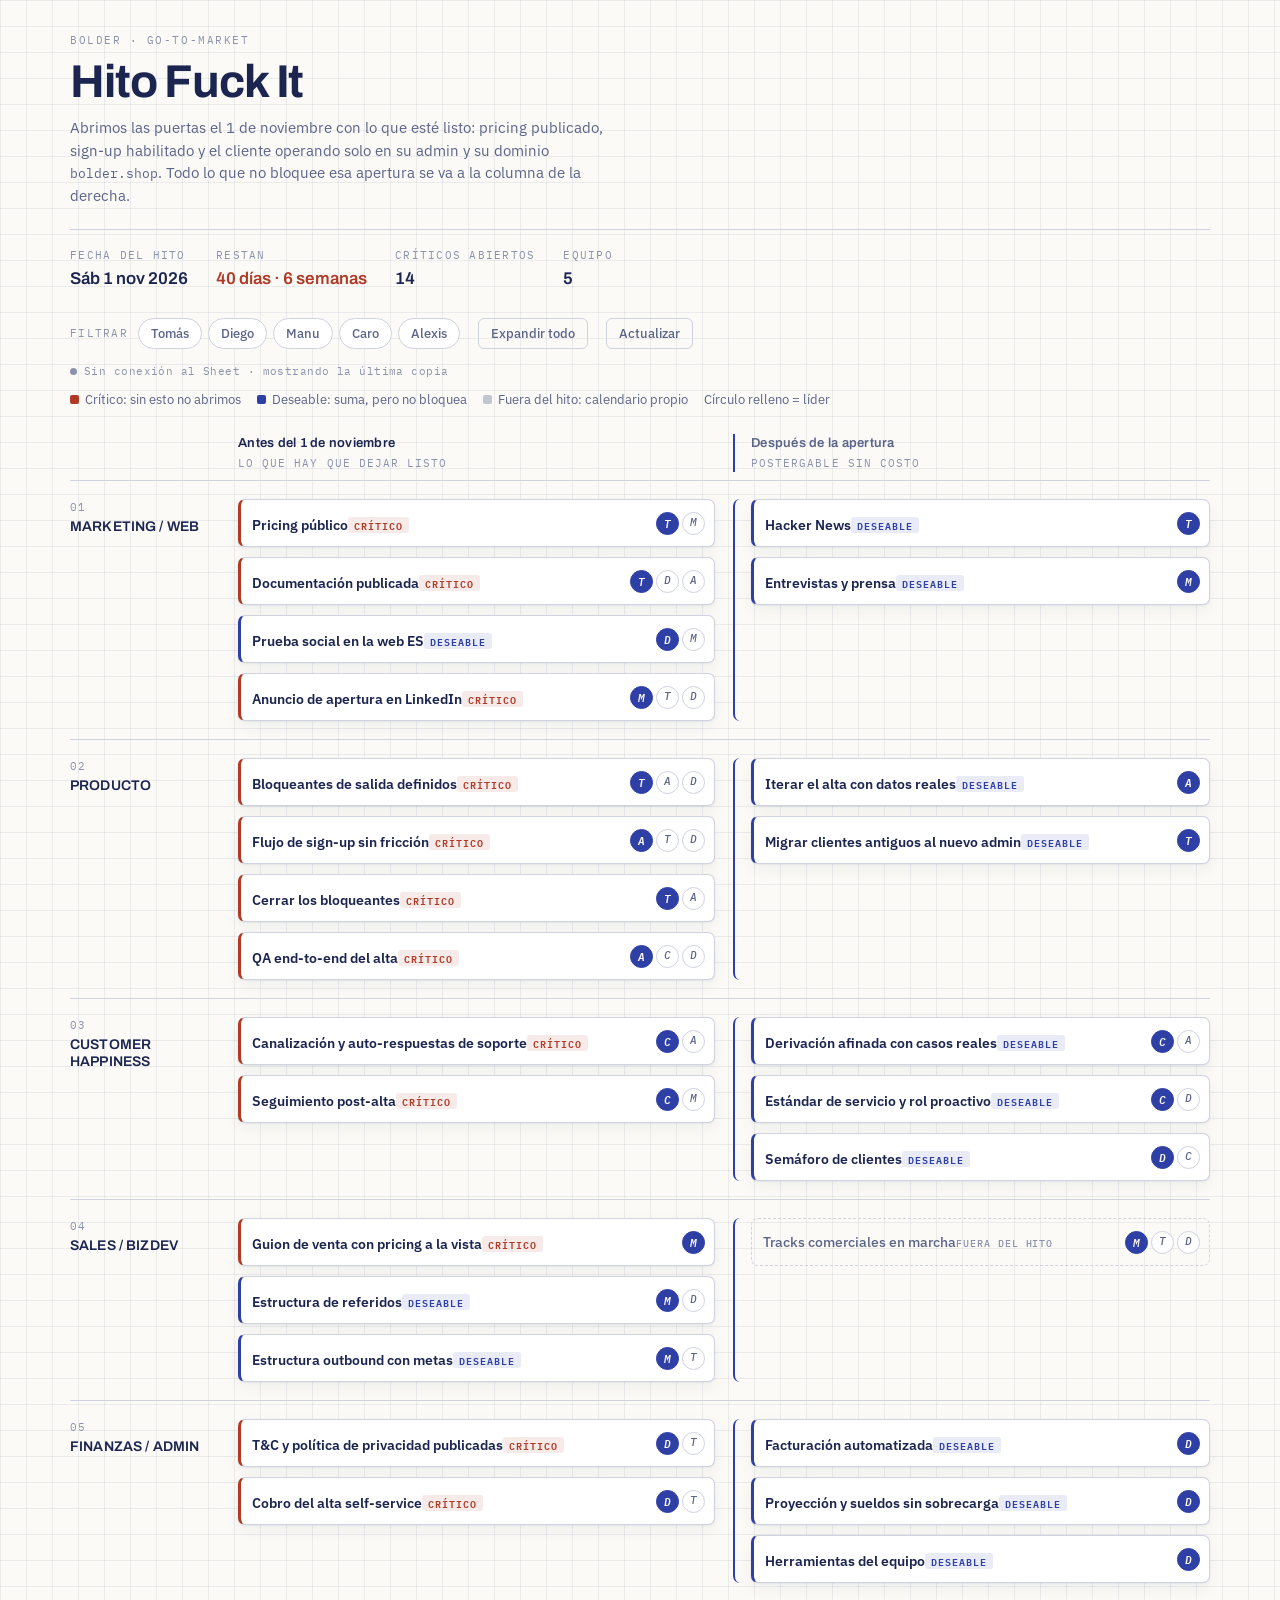
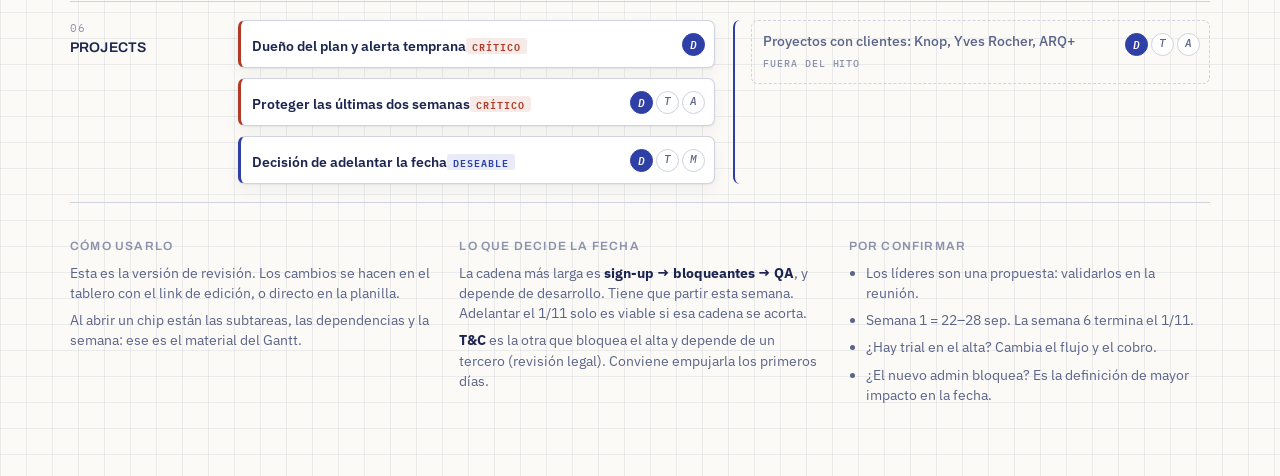
==== index.html @ ed39f77e "Add files via upload" ====
<!doctype html>
<html lang="es">
<head>
<meta charset="utf-8">
<meta name="viewport" content="width=device-width, initial-scale=1, viewport-fit=cover">
<meta name="description" content="Tablero del hito de apertura de Bolder: 1 de noviembre de 2026.">
<style>
  :root { color-scheme: light dark; padding-top: env(safe-area-inset-top, 0px); padding-bottom: env(safe-area-inset-bottom, 0px); }
  body { margin: 0; font: 14px system-ui, -apple-system, "Segoe UI", sans-serif; background: #FBFAF6; }
  img { max-width: 100%; }
  [hidden] { display: none !important; }
</style>
<title>Hito Fuck It</title>
<link rel="preconnect" href="https://fonts.googleapis.com">
<link rel="preconnect" href="https://fonts.gstatic.com" crossorigin>
<link rel="stylesheet" href="https://fonts.googleapis.com/css2?family=Archivo:wght@500;600;700&family=IBM+Plex+Mono:wght@400;500;600&family=IBM+Plex+Sans:wght@400;500;600&display=swap">
<style>
  :root {
    --paper: #FBFAF6;
    --grid: rgba(34, 48, 104, 0.075);
    --surface: #FFFFFF;
    --surface-2: #F2F1EC;
    --ink: #1B2550;
    --ink-soft: #5B6489;
    --ink-faint: #8B92AC;
    --rule: #CFD2DF;
    --accent: #2E3FA6;
    --accent-soft: rgba(46, 63, 166, 0.10);
    --critical: #B03A26;
    --critical-soft: rgba(176, 58, 38, 0.10);
    --ok: #2F7A57;
    --shadow: 0 1px 2px rgba(27, 37, 80, 0.06), 0 6px 16px rgba(27, 37, 80, 0.05);
    --overlay: rgba(27, 37, 80, 0.38);
  }
  @media (prefers-color-scheme: dark) {
    :root:not([data-theme="light"]) {
      --paper: #111320;
      --grid: rgba(150, 170, 255, 0.055);
      --surface: #1A1D2C;
      --surface-2: #232636;
      --ink: #E7EAF6;
      --ink-soft: #A3AAC7;
      --ink-faint: #767D99;
      --rule: #2E3345;
      --accent: #93A5FF;
      --accent-soft: rgba(147, 165, 255, 0.14);
      --critical: #E98B74;
      --critical-soft: rgba(233, 139, 116, 0.14);
      --ok: #6FC49A;
      --shadow: 0 1px 2px rgba(0, 0, 0, 0.3), 0 6px 16px rgba(0, 0, 0, 0.25);
      --overlay: rgba(4, 6, 14, 0.6);
    }
  }
  :root[data-theme="dark"] {
    --paper: #111320;
    --grid: rgba(150, 170, 255, 0.055);
    --surface: #1A1D2C;
    --surface-2: #232636;
    --ink: #E7EAF6;
    --ink-soft: #A3AAC7;
    --ink-faint: #767D99;
    --rule: #2E3345;
    --accent: #93A5FF;
    --accent-soft: rgba(147, 165, 255, 0.14);
    --critical: #E98B74;
    --critical-soft: rgba(233, 139, 116, 0.14);
    --ok: #6FC49A;
    --shadow: 0 1px 2px rgba(0, 0, 0, 0.3), 0 6px 16px rgba(0, 0, 0, 0.25);
    --overlay: rgba(4, 6, 14, 0.6);
  }

  body {
    background-color: var(--paper);
    background-image:
      linear-gradient(var(--grid) 1px, transparent 1px),
      linear-gradient(90deg, var(--grid) 1px, transparent 1px);
    background-size: 26px 26px;
    color: var(--ink);
    font-family: "IBM Plex Sans", system-ui, -apple-system, "Segoe UI", sans-serif;
    font-size: 15px;
    line-height: 1.5;
    -webkit-font-smoothing: antialiased;
  }
  * { box-sizing: border-box; }
  :focus-visible { outline: 2px solid var(--accent); outline-offset: 2px; }

  .wrap { max-width: 1180px; margin: 0 auto; padding-inline: 20px; padding-block: 32px 64px; }

  .eyebrow {
    font-family: "IBM Plex Mono", ui-monospace, monospace;
    font-size: 11px; letter-spacing: .14em; text-transform: uppercase;
    color: var(--ink-faint); margin: 0 0 10px;
  }
  h1 {
    font-family: "Archivo", system-ui, sans-serif; font-weight: 700;
    font-size: clamp(30px, 6vw, 46px); letter-spacing: -.025em;
    line-height: 1.02; margin: 0; text-wrap: balance;
  }
  .lede { margin: 12px 0 0; max-width: 62ch; color: var(--ink-soft); }
  .mono { font-family: "IBM Plex Mono", ui-monospace, monospace; font-size: 13px; }

  .meta {
    display: flex; flex-wrap: wrap; gap: 10px 28px;
    margin-top: 22px; padding-top: 18px; border-top: 1px solid var(--rule);
  }
  .meta div { display: flex; flex-direction: column; gap: 2px; }
  .meta .k {
    font-family: "IBM Plex Mono", ui-monospace, monospace; font-size: 10.5px;
    letter-spacing: .12em; text-transform: uppercase; color: var(--ink-faint);
  }
  .meta .v {
    font-family: "Archivo", system-ui, sans-serif; font-weight: 600;
    font-size: 17px; font-variant-numeric: tabular-nums;
  }
  .v.hot { color: var(--critical); }

  .controls { display: flex; flex-wrap: wrap; align-items: center; gap: 10px 18px; margin-top: 26px; }
  .filters { display: flex; flex-wrap: wrap; align-items: center; gap: 6px; }
  .filters .k {
    font-family: "IBM Plex Mono", ui-monospace, monospace; font-size: 10.5px;
    letter-spacing: .12em; text-transform: uppercase; color: var(--ink-faint); margin-right: 4px;
  }
  .pbtn {
    font: inherit; font-size: 13px; font-weight: 500; color: var(--ink-soft);
    background: var(--surface); border: 1px solid var(--rule); border-radius: 999px;
    padding: 5px 12px; cursor: pointer; transition: background .12s, color .12s, border-color .12s;
  }
  .pbtn:hover { border-color: var(--accent); color: var(--ink); }
  .pbtn[aria-pressed="true"] { background: var(--accent); border-color: var(--accent); color: var(--paper); }
  .ghostbtn {
    font: inherit; font-size: 13px; font-weight: 500; color: var(--ink-soft);
    background: none; border: 1px solid var(--rule); border-radius: 6px;
    padding: 5px 12px; cursor: pointer;
  }
  .ghostbtn:hover { border-color: var(--accent); color: var(--ink); }
  .primarybtn {
    font: inherit; font-size: 13px; font-weight: 600; color: var(--paper);
    background: var(--accent); border: 1px solid var(--accent); border-radius: 6px;
    padding: 6px 13px; cursor: pointer;
  }
  .primarybtn:hover { filter: brightness(1.08); }

  .syncline {
    display: flex; align-items: center; gap: 7px; margin-top: 14px;
    font-family: "IBM Plex Mono", ui-monospace, monospace; font-size: 11px;
    letter-spacing: .04em; color: var(--ink-faint);
  }
  .syncdot { width: 7px; height: 7px; border-radius: 50%; background: var(--ink-faint); flex-shrink: 0; }
  .syncdot.live { background: var(--ok); }

  .legend {
    display: flex; flex-wrap: wrap; gap: 6px 16px; margin-top: 10px;
    font-size: 12.5px; color: var(--ink-soft);
  }
  .legend span { display: inline-flex; align-items: center; gap: 6px; }
  .dot { width: 9px; height: 9px; border-radius: 2px; display: inline-block; }
  .dot.c { background: var(--critical); }
  .dot.d { background: var(--accent); }
  .dot.o { background: var(--ink-faint); opacity: .5; }

  .board { margin-top: 26px; }
  .colhead { display: grid; grid-template-columns: 150px 1fr 1fr; gap: 0 18px; align-items: end; padding-bottom: 8px; }
  .colhead h2 {
    font-family: "Archivo", system-ui, sans-serif; font-size: 13px; font-weight: 600;
    letter-spacing: .02em; margin: 0; color: var(--ink);
  }
  .colhead .sub {
    display: block; font-family: "IBM Plex Mono", ui-monospace, monospace; font-weight: 400;
    font-size: 10.5px; letter-spacing: .1em; text-transform: uppercase; color: var(--ink-faint); margin-top: 2px;
  }
  .colhead .later h2 { color: var(--ink-soft); }
  .deadline-col { padding-left: 16px; border-left: 2px solid var(--accent); }

  .lane { display: grid; grid-template-columns: 150px 1fr 1fr; gap: 0 18px; padding: 18px 0; border-top: 1px solid var(--rule); }
  .lane:last-of-type { border-bottom: 1px solid var(--rule); }
  .lane-name {
    font-family: "Archivo", system-ui, sans-serif; font-weight: 600; font-size: 14px;
    letter-spacing: .01em; line-height: 1.25; text-transform: uppercase; padding-top: 2px;
  }
  .lane-name .n {
    display: block; font-family: "IBM Plex Mono", ui-monospace, monospace; font-weight: 400;
    font-size: 10.5px; color: var(--ink-faint); letter-spacing: .1em; margin-bottom: 4px;
  }
  .col { display: flex; flex-direction: column; gap: 10px; min-width: 0; min-height: 46px; border-radius: 7px; }
  .col.later { padding-left: 16px; border-left: 2px solid var(--accent); }
  .col.dragover { background: var(--accent-soft); outline: 1px dashed var(--accent); outline-offset: 3px; }
  .addhere {
    font: inherit; font-size: 12px; color: var(--ink-faint); background: none;
    border: 1px dashed var(--rule); border-radius: 6px; padding: 7px; cursor: pointer; text-align: left;
  }
  .addhere:hover { border-color: var(--accent); color: var(--accent); }

  .chip {
    background: var(--surface); border: 1px solid var(--rule); border-left: 3px solid var(--accent);
    border-radius: 7px; box-shadow: var(--shadow); overflow: hidden; transition: opacity .15s;
  }
  .chip.crit { border-left-color: var(--critical); }
  .chip.out { background: none; border: 1px dashed var(--rule); box-shadow: none; }
  .chip.dim { opacity: .28; }
  .chip.dragging { opacity: .45; }
  .chip.dropbefore { box-shadow: 0 -3px 0 -1px var(--accent), var(--shadow); }

  .chip-head { display: flex; align-items: flex-start; gap: 6px; padding: 9px 9px 9px 11px; }
  .chip-open {
    flex: 1; min-width: 0; display: flex; align-items: flex-start; gap: 10px; text-align: left;
    font: inherit; color: inherit; background: none; border: 0; padding: 2px 0; cursor: pointer;
  }
  .chip-title { flex: 1; min-width: 0; font-weight: 600; font-size: 14px; line-height: 1.3; }
  .chip.out .chip-title { font-weight: 500; color: var(--ink-soft); }
  .tag {
    display: inline-block; font-family: "IBM Plex Mono", ui-monospace, monospace; font-size: 9.5px;
    letter-spacing: .1em; text-transform: uppercase; padding: 2px 6px; border-radius: 3px;
    margin-top: 6px; background: var(--accent-soft); color: var(--accent);
  }
  .tag.crit { background: var(--critical-soft); color: var(--critical); }
  .tag.out { background: none; color: var(--ink-faint); padding-left: 0; }

  .people { display: flex; gap: 3px; flex-shrink: 0; padding-top: 1px; }
  .who {
    width: 23px; height: 23px; border-radius: 50%; display: grid; place-items: center;
    font-family: "IBM Plex Mono", ui-monospace, monospace; font-size: 10.5px; font-weight: 500;
    border: 1px solid var(--rule); color: var(--ink-soft); background: var(--surface);
  }
  .who.lead { border-color: var(--accent); background: var(--accent); color: var(--paper); font-weight: 600; }

  .chip-tools { display: flex; gap: 2px; flex-shrink: 0; align-self: flex-start; }
  .tool {
    width: 22px; height: 20px; display: grid; place-items: center; font: inherit; font-size: 12px;
    line-height: 1; color: var(--ink-faint); background: none; border: 1px solid transparent;
    border-radius: 4px; cursor: pointer;
  }
  .tool:hover { color: var(--accent); border-color: var(--rule); background: var(--surface-2); }
  .grip { cursor: grab; color: var(--ink-faint); font-size: 13px; padding: 2px 2px 0; user-select: none; }
  .grip:active { cursor: grabbing; }

  .detail { border-top: 1px solid var(--rule); padding: 12px; background: var(--surface-2); font-size: 13.5px; }
  .detail ul { margin: 0; padding-left: 17px; display: flex; flex-direction: column; gap: 4px; }
  .detail li { color: var(--ink-soft); }
  .detail li b { color: var(--ink); font-weight: 600; }
  .detail .empty { color: var(--ink-faint); font-style: italic; margin: 0; }
  .facts {
    display: flex; flex-wrap: wrap; gap: 4px 18px; margin-top: 11px; padding-top: 10px;
    border-top: 1px dashed var(--rule); font-family: "IBM Plex Mono", ui-monospace, monospace;
    font-size: 11px; color: var(--ink-faint);
  }
  .facts b { color: var(--ink-soft); font-weight: 500; }

  /* modal */
  .overlay {
    position: fixed; inset: 0; background: var(--overlay); display: flex;
    align-items: flex-start; justify-content: center; padding: 24px 16px; overflow-y: auto; z-index: 50;
  }
  .sheet {
    background: var(--surface); border: 1px solid var(--rule); border-radius: 10px;
    box-shadow: 0 16px 48px rgba(0, 0, 0, .22); width: 100%; max-width: 520px; padding: 20px;
  }
  .sheet h2 {
    font-family: "Archivo", system-ui, sans-serif; font-size: 18px; font-weight: 600;
    margin: 0 0 16px; letter-spacing: -.01em;
  }
  .field { display: flex; flex-direction: column; gap: 5px; margin-bottom: 14px; }
  .field > label, .grouplabel {
    font-family: "IBM Plex Mono", ui-monospace, monospace; font-size: 10.5px;
    letter-spacing: .12em; text-transform: uppercase; color: var(--ink-faint);
  }
  .field input[type="text"], .field select, .field textarea {
    font: inherit; font-size: 14px; color: var(--ink); background: var(--paper);
    border: 1px solid var(--rule); border-radius: 6px; padding: 8px 10px; width: 100%;
  }
  .field textarea { min-height: 86px; resize: vertical; line-height: 1.45; }
  .two { display: grid; grid-template-columns: 1fr 1fr; gap: 12px; }
  .hint { font-size: 12px; color: var(--ink-faint); }
  .ptable { display: flex; flex-direction: column; gap: 2px; border: 1px solid var(--rule); border-radius: 6px; padding: 8px 10px; background: var(--paper); }
  .prow { display: grid; grid-template-columns: 1fr auto; align-items: center; gap: 10px; font-size: 14px; }
  .prow label { display: flex; align-items: center; gap: 7px; cursor: pointer; }
  .prow .leadlab { font-size: 12px; color: var(--ink-faint); }
  .prow input { accent-color: var(--accent); }
  .sheet-actions { display: flex; flex-wrap: wrap; gap: 8px; margin-top: 18px; padding-top: 16px; border-top: 1px solid var(--rule); }
  .sheet-actions .spacer { flex: 1; }
  .dangerbtn { font: inherit; font-size: 13px; font-weight: 500; color: var(--critical); background: none; border: 1px solid var(--rule); border-radius: 6px; padding: 5px 12px; cursor: pointer; }
  .dangerbtn:hover { border-color: var(--critical); }
  .jsonbox { font-family: "IBM Plex Mono", ui-monospace, monospace; font-size: 11.5px; min-height: 220px; }

  .notes { margin-top: 34px; display: grid; grid-template-columns: repeat(auto-fit, minmax(260px, 1fr)); gap: 20px 28px; }
  .notes h3 {
    font-family: "Archivo", system-ui, sans-serif; font-size: 12px; font-weight: 600;
    letter-spacing: .1em; text-transform: uppercase; color: var(--ink-faint); margin: 0 0 8px;
  }
  .notes p, .notes li { font-size: 13.5px; color: var(--ink-soft); margin: 0 0 7px; }
  .notes ul { margin: 0; padding-left: 17px; }
  .notes b { color: var(--ink); }

  @media (max-width: 760px) {
    .colhead { display: none; }
    .lane { grid-template-columns: 1fr; gap: 12px; padding: 20px 0; }
    .col.later, .deadline-col { padding-left: 0; border-left: 0; }
    .col::before {
      font-family: "IBM Plex Mono", ui-monospace, monospace; font-size: 10px;
      letter-spacing: .12em; text-transform: uppercase; color: var(--ink-faint);
    }
    .col.before::before { content: "Antes del 1 nov"; color: var(--critical); }
    .col.later::before { content: "Después de la apertura"; padding-top: 4px; border-top: 2px solid var(--accent); }
    .two { grid-template-columns: 1fr; }
  }
  @media (prefers-reduced-motion: reduce) { * { transition: none !important; } }
</style>
</head>
<body>
<div class="wrap">
  <p class="eyebrow">Bolder · Go-to-market</p>
  <h1>Hito Fuck It</h1>
  <p class="lede">Abrimos las puertas el 1 de noviembre con lo que esté listo: pricing publicado, sign-up habilitado y el cliente operando solo en su admin y su dominio <span class="mono">bolder.shop</span>. Todo lo que no bloquee esa apertura se va a la columna de la derecha.</p>

  <div class="meta">
    <div><span class="k">Fecha del hito</span><span class="v">Sáb 1 nov 2026</span></div>
    <div><span class="k">Restan</span><span class="v hot" id="left">40 días · 6 semanas</span></div>
    <div><span class="k">Críticos abiertos</span><span class="v" id="critcount">13</span></div>
    <div><span class="k">Equipo</span><span class="v">5</span></div>
  </div>

  <div class="controls">
    <div class="filters">
      <span class="k">Filtrar</span>
      <button class="pbtn" data-p="T" aria-pressed="false">Tomás</button>
      <button class="pbtn" data-p="D" aria-pressed="false">Diego</button>
      <button class="pbtn" data-p="M" aria-pressed="false">Manu</button>
      <button class="pbtn" data-p="C" aria-pressed="false">Caro</button>
      <button class="pbtn" data-p="A" aria-pressed="false">Alexis</button>
    </div>
    <button class="primarybtn editonly" id="addBtn" hidden>+ Compromiso</button>
    <button class="ghostbtn" id="toggleAll" aria-pressed="false">Expandir todo</button>
    <button class="ghostbtn" id="refreshBtn">Actualizar</button>
    <a class="ghostbtn editonly" id="sheetLink" hidden target="_blank" rel="noopener">Abrir el Sheet</a>
  </div>

  <div class="syncline"><i class="syncdot" id="syncdot"></i><span id="syncmsg">Leyendo el Sheet…</span></div>

  <div class="legend">
    <span><i class="dot c"></i> Crítico: sin esto no abrimos</span>
    <span><i class="dot d"></i> Deseable: suma, pero no bloquea</span>
    <span><i class="dot o"></i> Fuera del hito: calendario propio</span>
    <span>Círculo relleno = líder</span>
  </div>

  <div class="board" id="board"></div>

  <div class="notes">
    <div>
      <h3 id="usoTitle">Cómo usarlo</h3>
      <div id="usoBody">
        <p>Esta es la versión de revisión. Los cambios se hacen en el tablero con el link de edición, o directo en la planilla.</p>
        <p>Al abrir un chip están las subtareas, las dependencias y la semana: ese es el material del Gantt.</p>
      </div>
    </div>
    <div>
      <h3>Lo que decide la fecha</h3>
      <p>La cadena más larga es <b>sign-up → bloqueantes → QA</b>, y depende de desarrollo. Tiene que partir esta semana. Adelantar el 1/11 solo es viable si esa cadena se acorta.</p>
      <p><b>T&amp;C</b> es la otra que bloquea el alta y depende de un tercero (revisión legal). Conviene empujarla los primeros días.</p>
    </div>
    <div>
      <h3>Por confirmar</h3>
      <ul>
        <li>Los líderes son una propuesta: validarlos en la reunión.</li>
        <li>Semana 1 = 22–28 sep. La semana 6 termina el 1/11.</li>
        <li>¿Hay trial en el alta? Cambia el flujo y el cobro.</li>
        <li>¿El nuevo admin bloquea? Es la definición de mayor impacto en la fecha.</li>
      </ul>
    </div>
  </div>
</div>

<script>
/* Copia incluida en el archivo: lo que se muestra si el Sheet no responde. */
var FALLBACK_ROWS = [
 {
  "id": "mkt-pricing",
  "carril": "Marketing / Web",
  "columna": "Antes",
  "estado": "Crítico",
  "titulo": "Pricing público",
  "lider": "Tomás",
  "participantes": "Manu",
  "semana": "1–2",
  "dependencia": "Bloquea: sign-up · guion de venta · anuncio",
  "subtareas": "Manu — revisar el pricing ya trabajado: planes, límites y precios\nManu — ajustar la información que quedó desalineada\nTomás — publicar la página de pricing\nTomás — linkearla desde el sitio y desde el sign-up",
  "orden": 1
 },
 {
  "id": "mkt-docs",
  "carril": "Marketing / Web",
  "columna": "Antes",
  "estado": "Crítico",
  "titulo": "Documentación publicada",
  "lider": "Tomás",
  "participantes": "Diego, Alexis",
  "semana": "2–3",
  "dependencia": "Bloquea: auto-atención de soporte",
  "subtareas": "Alexis — revisión básica de la documentación de API (ya existe)\nDiego — complementar la documentación de cliente final\nTomás — publicar ambas y linkearlas desde el sitio",
  "orden": 2
 },
 {
  "id": "mkt-logos",
  "carril": "Marketing / Web",
  "columna": "Antes",
  "estado": "Deseable",
  "titulo": "Prueba social en la web ES",
  "lider": "Diego",
  "participantes": "Manu",
  "semana": "3",
  "dependencia": "",
  "subtareas": "Elegir 2 clientes representativos para quien llegue al sitio\nManu — pedir la autorización de uso de marca\nDiego — subir los logos a la web en español",
  "orden": 3
 },
 {
  "id": "mkt-linkedin",
  "carril": "Marketing / Web",
  "columna": "Antes",
  "estado": "Crítico",
  "titulo": "Anuncio de apertura en LinkedIn",
  "lider": "Manu",
  "participantes": "Tomás, Diego",
  "semana": "6",
  "dependencia": "Depende de: pricing público · QA del alta",
  "subtareas": "Definir el mensaje: qué abre, para quién y qué cambia respecto de hoy\nPosts desde los perfiles de los 3 + la página de Bolder\nPublicar el 1/11, no antes",
  "orden": 4
 },
 {
  "id": "mkt-hn",
  "carril": "Marketing / Web",
  "columna": "Después",
  "estado": "Deseable",
  "titulo": "Hacker News",
  "lider": "Tomás",
  "participantes": "",
  "semana": "",
  "dependencia": "",
  "subtareas": "Show HN con el ángulo técnico: headless y casi 20 años de plataforma\nElegir día y hora, y tener preparadas las respuestas del hilo\nRequiere alta estable y documentación de API decente",
  "orden": 1
 },
 {
  "id": "mkt-prensa",
  "carril": "Marketing / Web",
  "columna": "Después",
  "estado": "Deseable",
  "titulo": "Entrevistas y prensa",
  "lider": "Manu",
  "participantes": "",
  "semana": "",
  "dependencia": "",
  "subtareas": "Lista de podcasts, medios y newsletters de ecommerce LATAM\nContactar potenciales entrevistados con el caso ya abierto",
  "orden": 2
 },
 {
  "id": "prod-bloq",
  "carril": "Producto",
  "columna": "Antes",
  "estado": "Crítico",
  "titulo": "Bloqueantes de salida definidos",
  "lider": "Tomás",
  "participantes": "Alexis, Diego",
  "semana": "1",
  "dependencia": "Bloquea: todo el carril de Producto",
  "subtareas": "Listar los candidatos: nuevo checkout para todos, nuevo admin, lo que falte\nDecidir cuáles bloquean la apertura y cuáles conviven con ella\nResponsable y fecha por cada bloqueante que quede dentro",
  "orden": 1
 },
 {
  "id": "prod-signup",
  "carril": "Producto",
  "columna": "Antes",
  "estado": "Crítico",
  "titulo": "Flujo de sign-up sin fricción",
  "lider": "Alexis",
  "participantes": "Tomás, Diego",
  "semana": "1–4",
  "dependencia": "Ruta crítica · depende de pricing y T&C",
  "subtareas": "Revisar el flujo actual: existe, pero es básico y pasa por el equipo\nLevantar las observaciones y traspasarlas a desarrollo\nPriorizar e implementar: alta directa hasta admin + dominio bolder.shop\nConectar el medio de pago (ya activo) al alta\nIncorporar la aceptación de T&C dentro del flujo",
  "orden": 2
 },
 {
  "id": "prod-cerrar",
  "carril": "Producto",
  "columna": "Antes",
  "estado": "Crítico",
  "titulo": "Cerrar los bloqueantes",
  "lider": "Tomás",
  "participantes": "Alexis",
  "semana": "2–5",
  "dependencia": "Depende de: bloqueantes definidos",
  "subtareas": "Ejecutar lo que quedó dentro: nuevo checkout y/o nuevo admin\nCorte semana 5: lo que no esté, sale a la columna de la derecha",
  "orden": 3
 },
 {
  "id": "prod-qa",
  "carril": "Producto",
  "columna": "Antes",
  "estado": "Crítico",
  "titulo": "QA end-to-end del alta",
  "lider": "Alexis",
  "participantes": "Caro, Diego",
  "semana": "5",
  "dependencia": "Depende de: sign-up · bloqueantes",
  "subtareas": "Alta completa sin que intervenga nadie: registro → pago → admin → tienda en dominio\nProbar en móvil y con alguien ajeno al equipo mirando\nLista de errores conocidos y acuerdo de con cuáles salimos igual",
  "orden": 4
 },
 {
  "id": "prod-iterar",
  "carril": "Producto",
  "columna": "Después",
  "estado": "Deseable",
  "titulo": "Iterar el alta con datos reales",
  "lider": "Alexis",
  "participantes": "",
  "semana": "",
  "dependencia": "",
  "subtareas": "Dónde abandonan los primeros clientes self-service\nAjustes de fricción con los primeros 10 registros en la mano",
  "orden": 1
 },
 {
  "id": "prod-migrar",
  "carril": "Producto",
  "columna": "Después",
  "estado": "Deseable",
  "titulo": "Migrar clientes antiguos al nuevo admin",
  "lider": "Tomás",
  "participantes": "",
  "semana": "",
  "dependencia": "",
  "subtareas": "Solo si no quedó como bloqueante en la semana 1\nPlan de migración por tandas, avisando a cada cliente",
  "orden": 2
 },
 {
  "id": "chp-soporte",
  "carril": "Customer Happiness",
  "columna": "Antes",
  "estado": "Crítico",
  "titulo": "Canalización y auto-respuestas de soporte",
  "lider": "Caro",
  "participantes": "Alexis",
  "semana": "2–5",
  "dependencia": "Depende de: documentación de cliente final",
  "subtareas": "Definir por dónde entra el cliente self-service, que no llega por Slack\nFAQ y respuestas automáticas para lo repetitivo\nReglas de derivación: qué resuelve Caro, qué va a Alexis, qué escala\nTiempo de respuesta que comprometemos y quién lo mira",
  "orden": 1
 },
 {
  "id": "chp-postalta",
  "carril": "Customer Happiness",
  "columna": "Antes",
  "estado": "Crítico",
  "titulo": "Seguimiento post-alta",
  "lider": "Caro",
  "participantes": "Manu",
  "semana": "4–5",
  "dependencia": "Depende de: sign-up funcionando",
  "subtareas": "Quién se entera cuando entra un cliente nuevo: alerta automática a Slack\nContacto en día 1 y día 7, y qué se le pregunta en cada uno\nCriterio para pasarlo a Manu como oportunidad comercial",
  "orden": 2
 },
 {
  "id": "chp-deriv",
  "carril": "Customer Happiness",
  "columna": "Después",
  "estado": "Deseable",
  "titulo": "Derivación afinada con casos reales",
  "lider": "Caro",
  "participantes": "Alexis",
  "semana": "",
  "dependencia": "",
  "subtareas": "Reclasificar los tickets reales de las primeras semanas\nAutomatizar lo que se repita, no lo que suponemos que se va a repetir",
  "orden": 1
 },
 {
  "id": "chp-estandar",
  "carril": "Customer Happiness",
  "columna": "Después",
  "estado": "Deseable",
  "titulo": "Estándar de servicio y rol proactivo",
  "lider": "Caro",
  "participantes": "Diego",
  "semana": "",
  "dependencia": "",
  "subtareas": "Escribir el estándar antes de que el volumen lo defina solo\nEvolución del rol hacia happiness proactivo, con carga acotada",
  "orden": 2
 },
 {
  "id": "chp-semaforo",
  "carril": "Customer Happiness",
  "columna": "Después",
  "estado": "Deseable",
  "titulo": "Semáforo de clientes",
  "lider": "Diego",
  "participantes": "Caro",
  "semana": "",
  "dependencia": "",
  "subtareas": "Terminar el verde / amarillo / rojo ya iniciado\nAnticipar churn de la cartera actual mientras entran los nuevos",
  "orden": 3
 },
 {
  "id": "sales-guion",
  "carril": "Sales / BizDev",
  "columna": "Antes",
  "estado": "Crítico",
  "titulo": "Guion de venta con pricing a la vista",
  "lider": "Manu",
  "participantes": "",
  "semana": "3–4",
  "dependencia": "Depende de: pricing público",
  "subtareas": "El discurso cambia cuando el precio es público: ajustarlo antes, no después\nRespuesta a \"¿por qué esto y no Shopify?\" con el precio en pantalla\nQué se hace con el lead que ya se dio de alta solo",
  "orden": 1
 },
 {
  "id": "sales-ref",
  "carril": "Sales / BizDev",
  "columna": "Antes",
  "estado": "Deseable",
  "titulo": "Estructura de referidos",
  "lider": "Manu",
  "participantes": "Diego",
  "semana": "2–3",
  "dependencia": "",
  "subtareas": "Ficha de captura: qué información se le pide a quien refiere para que sirva\nCómo y en cuánto tiempo se traspasa al agente comercial\nDónde queda registrado y quién hace el seguimiento\nCasos vivos para probarla: Canal Cero, Manuel Suárez, Entre Lagos",
  "orden": 2
 },
 {
  "id": "sales-out",
  "carril": "Sales / BizDev",
  "columna": "Antes",
  "estado": "Deseable",
  "titulo": "Estructura outbound con metas",
  "lider": "Manu",
  "participantes": "Tomás",
  "semana": "2–4",
  "dependencia": "",
  "subtareas": "Meta de clientes nuevos por mes, y desde ahí la cadena hacia atrás\nCuántos leads contactar, tasa de respuesta y tasa de cierre esperadas\nFuentes (WhatsApp, Google Maps) y dónde se registra cada contacto",
  "orden": 3
 },
 {
  "id": "sales-tracks",
  "carril": "Sales / BizDev",
  "columna": "Después",
  "estado": "Fuera del hito",
  "titulo": "Tracks comerciales en marcha",
  "lider": "Manu",
  "participantes": "Tomás, Diego",
  "semana": "",
  "dependencia": "Meta mensual propia",
  "subtareas": "Outbound (velociraptores), B2B (brontosaurios) y referidos corren con su propia meta mensual\nNo entran al Gantt del hito: solo su estructura, que está en la columna de la izquierda",
  "orden": 1
 },
 {
  "id": "fin-tyc",
  "carril": "Finanzas / Admin",
  "columna": "Antes",
  "estado": "Crítico",
  "titulo": "T&C y política de privacidad publicadas",
  "lider": "Diego",
  "participantes": "Tomás",
  "semana": "1–4",
  "dependencia": "Bloquea: el sign-up",
  "subtareas": "Cerrar lo que falta de los documentos, que están avanzados\nRevisión legal externa: estructura Fork y subprocesadores del DPA\nPublicarlos en el sitio y linkearlos\nAceptación explícita dentro del alta, no en un PDF aparte",
  "orden": 1
 },
 {
  "id": "fin-cobro",
  "carril": "Finanzas / Admin",
  "columna": "Antes",
  "estado": "Crítico",
  "titulo": "Cobro del alta self-service",
  "lider": "Diego",
  "participantes": "Tomás",
  "semana": "2–4",
  "dependencia": "Depende de: pricing definido",
  "subtareas": "El medio de pago ya está activo: definir cómo se conecta al flujo\n¿Hay trial? ¿Cuándo se cobra el primer mes? ¿Qué pasa si el cobro falla?\nEmisión del documento tributario al cliente nuevo desde el día uno",
  "orden": 2
 },
 {
  "id": "fin-factura",
  "carril": "Finanzas / Admin",
  "columna": "Después",
  "estado": "Deseable",
  "titulo": "Facturación automatizada",
  "lider": "Diego",
  "participantes": "",
  "semana": "",
  "dependencia": "",
  "subtareas": "Emisión y envío automáticos a toda la cartera, no solo a los nuevos\nVa después porque el volumen del primer mes se aguanta a mano",
  "orden": 1
 },
 {
  "id": "fin-proy",
  "carril": "Finanzas / Admin",
  "columna": "Después",
  "estado": "Deseable",
  "titulo": "Proyección y sueldos sin sobrecarga",
  "lider": "Diego",
  "participantes": "",
  "semana": "",
  "dependencia": "",
  "subtareas": "Simplificar la proyección financiera y el tracking de pagos\nActualizar la proyección de ingresos con la información comercial de todos los tracks\nRevisar el supuesto de sueldos de noviembre contra las tiendas que realmente entren",
  "orden": 2
 },
 {
  "id": "fin-tools",
  "carril": "Finanzas / Admin",
  "columna": "Después",
  "estado": "Deseable",
  "titulo": "Herramientas del equipo",
  "lider": "Diego",
  "participantes": "",
  "semana": "",
  "dependencia": "",
  "subtareas": "Contratar la suscripción de equipo de Claude para todas las áreas\nRevisar el plan de Slack: hoy se paga de más por los clientes incluidos",
  "orden": 3
 },
 {
  "id": "proj-duenio",
  "carril": "Projects",
  "columna": "Antes",
  "estado": "Crítico",
  "titulo": "Dueño del plan y alerta temprana",
  "lider": "Diego",
  "participantes": "",
  "semana": "1",
  "dependencia": "Cadencia: viernes",
  "subtareas": "Quién levanta la mano cuando un carril se atrasa, y con cuánta anticipación\nCheckpoint del hito los viernes, 15 minutos, sobre este mismo tablero\nUn solo tablero visible para los 5, no una versión por persona",
  "orden": 1
 },
 {
  "id": "proj-capacidad",
  "carril": "Projects",
  "columna": "Antes",
  "estado": "Crítico",
  "titulo": "Proteger las últimas dos semanas",
  "lider": "Diego",
  "participantes": "Tomás, Alexis",
  "semana": "3",
  "dependencia": "Riesgo: el equipo técnico es el mismo de los proyectos",
  "subtareas": "Revisar los compromisos con clientes entre el 20/10 y el 1/11\nMover lo que se pueda mover y avisar a tiempo lo que no\nAlexis y Tomás con holgura real para QA y bloqueantes",
  "orden": 2
 },
 {
  "id": "proj-adelantar",
  "carril": "Projects",
  "columna": "Antes",
  "estado": "Deseable",
  "titulo": "Decisión de adelantar la fecha",
  "lider": "Diego",
  "participantes": "Tomás, Manu",
  "semana": "3",
  "dependencia": "",
  "subtareas": "Punto de control el viernes 9/10, al cierre de la semana 3\nSe adelanta solo si los cuatro críticos de Producto están cerrados o a la vista\nSi se adelanta, el anuncio se mueve con la fecha, no al revés",
  "orden": 3
 },
 {
  "id": "proj-clientes",
  "carril": "Projects",
  "columna": "Después",
  "estado": "Fuera del hito",
  "titulo": "Proyectos con clientes: Knop, Yves Rocher, ARQ+",
  "lider": "Diego",
  "participantes": "Tomás, Alexis",
  "semana": "",
  "dependencia": "Gantt propio por proyecto",
  "subtareas": "Cada proyecto mantiene sus fechas comprometidas con el cliente\nSolo entran al hito por la capacidad técnica que consumen",
  "orden": 1
 }
];
</script>
<script>
(function () {
  "use strict";

  /* ============================================================
     CONFIGURACIÓN — lo único que hay que tocar
     ============================================================ */

  // URL de la aplicación web de Apps Script (termina en /exec).
  // Mientras esté vacía, la página muestra la copia incluida en el archivo.
  var API_URL = "https://script.google.com/macros/s/AKfycbwVnh3nrOV_9DTj3s7m_RTitcUQBhzmUr4BqOAavf7V3-AtGOR3H65QzirBNGfT8lMQbQ/exec";

  // ID del Sheet, solo para el botón "Abrir el Sheet".
  var SHEET_ID = "10VH2UuwUHCYK1T38HehHmhEWGzsZjsdIrX0EVdRylfk";

  /* ============================================================ */

  var LANES = [
    { id: "mkt",   n: "01", name: "Marketing / Web",     sheet: "Marketing / Web" },
    { id: "prod",  n: "02", name: "Producto",            sheet: "Producto" },
    { id: "chp",   n: "03", name: "Customer Happiness",  sheet: "Customer Happiness" },
    { id: "sales", n: "04", name: "Sales / BizDev",      sheet: "Sales / BizDev" },
    { id: "fin",   n: "05", name: "Finanzas / Admin",    sheet: "Finanzas / Admin" },
    { id: "proj",  n: "06", name: "Projects",            sheet: "Projects" }
  ];
  var PEOPLE = { T: "Tomás", D: "Diego", M: "Manu", C: "Caro", A: "Alexis" };
  var PORDER = ["T", "D", "M", "C", "A"];
  var KINDS = { crit: "Crítico", want: "Deseable", out: "Fuera del hito" };
  var COLS = { before: "Antes", later: "Después" };

  var LS_CACHE = "bolder-hito-cache";

  var state = [];
  var expanded = {};
  var filter = null;
  var canEdit = false;
  var editKey = "";
  var board = document.getElementById("board");

  /* ---------- normalización ---------- */
  function plain(s) {
    return String(s == null ? "" : s).normalize("NFD").replace(/[̀-ͯ]/g, "").toLowerCase().trim();
  }
  function laneFromSheet(v) {
    var p = plain(v);
    for (var i = 0; i < LANES.length; i++) if (plain(LANES[i].sheet) === p) return LANES[i].id;
    if (p.indexOf("market") > -1 || p.indexOf("web") > -1) return "mkt";
    if (p.indexOf("produc") > -1) return "prod";
    if (p.indexOf("happi") > -1 || p.indexOf("soporte") > -1) return "chp";
    if (p.indexOf("sales") > -1 || p.indexOf("bizdev") > -1 || p.indexOf("venta") > -1) return "sales";
    if (p.indexOf("finan") > -1 || p.indexOf("admin") > -1) return "fin";
    if (p.indexOf("project") > -1 || p.indexOf("proyecto") > -1) return "proj";
    return "mkt";
  }
  function colFromSheet(v) { return plain(v).indexOf("antes") === 0 ? "before" : "later"; }
  function kindFromSheet(v) {
    var p = plain(v);
    if (p.indexOf("critic") > -1) return "crit";
    if (p.indexOf("fuera") > -1) return "out";
    return "want";
  }
  function initialFromName(v) {
    var p = plain(v);
    if (!p) return "";
    for (var k in PEOPLE) if (plain(PEOPLE[k]) === p) return k;
    for (var k2 in PEOPLE) if (plain(PEOPLE[k2]).indexOf(p) === 0 || p.indexOf(plain(PEOPLE[k2])) === 0) return k2;
    return "";
  }
  function peopleFromSheet(v) {
    return String(v || "").split(/[,;]/).map(initialFromName).filter(Boolean);
  }

  function rowToChip(r) {
    return {
      id: String(r.id || "").trim(),
      lane: laneFromSheet(r.carril),
      col: colFromSheet(r.columna),
      kind: kindFromSheet(r.estado),
      title: String(r.titulo || "").trim(),
      lead: initialFromName(r.lider),
      people: peopleFromSheet(r.participantes),
      week: String(r.semana || "").trim(),
      dep: String(r.dependencia || "").trim(),
      sub: String(r.subtareas || "").split("\n").map(function (s) { return s.trim(); }).filter(Boolean),
      order: Number(r.orden) || 0
    };
  }
  function chipToRow(c) {
    var lane = LANES.filter(function (l) { return l.id === c.lane; })[0];
    return {
      id: c.id,
      carril: lane ? lane.sheet : c.lane,
      columna: COLS[c.col] || "Antes",
      estado: KINDS[c.kind] || "Deseable",
      titulo: c.title,
      lider: PEOPLE[c.lead] || "",
      participantes: (c.people || []).map(function (p) { return PEOPLE[p] || p; }).join(", "),
      semana: c.week || "",
      dependencia: c.dep || "",
      subtareas: (c.sub || []).join("\n"),
      orden: c.order || 0
    };
  }

  /* ---------- transporte ---------- */
  function cacheSave() {
    try { localStorage.setItem(LS_CACHE, JSON.stringify({ ts: Date.now(), rows: state.map(chipToRow) })); } catch (e) {}
  }
  function cacheLoad() {
    try {
      var raw = localStorage.getItem(LS_CACHE);
      if (!raw) return null;
      var o = JSON.parse(raw);
      if (o && o.rows && o.rows.length) return o;
    } catch (e) {}
    return null;
  }

  function adoptRows(rows) {
    var next = [];
    for (var i = 0; i < rows.length; i++) {
      var c = rowToChip(rows[i]);
      if (c.id && c.title) next.push(c);
    }
    if (next.length) state = next;
  }

  function fetchRows(silent) {
    if (!API_URL) { setSync(false, "Sin Sheet configurado · copia incluida en el archivo"); return Promise.resolve(); }
    if (!silent) setSync(false, "Leyendo el Sheet…");
    return fetch(API_URL + "?t=" + Date.now(), { method: "GET" })
      .then(function (r) { return r.json(); })
      .then(function (d) {
        if (!d || !d.ok || !d.rows) throw new Error("respuesta inesperada");
        adoptRows(d.rows);
        cacheSave();
        render();
        setSync(true, "Sheet · actualizado " + hhmm());
      })
      .catch(function () {
        setSync(false, "Sin conexión al Sheet · mostrando la última copia");
      });
  }

  var pending = [];
  var flushing = false;
  function queueWrite(op, chip) {
    if (!canEdit) return;
    pending = pending.filter(function (w) { return w.id !== chip.id; });
    pending.push(op === "delete" ? { op: "delete", id: chip.id } : { op: "set", id: chip.id, data: chipToRow(chip) });
    scheduleFlush();
  }
  var flushTimer = null;
  function scheduleFlush() {
    if (flushTimer) clearTimeout(flushTimer);
    flushTimer = setTimeout(flush, 600);
  }
  function flush() {
    if (flushing || !pending.length) return;
    if (!API_URL) { setSync(false, "Sin Sheet configurado · los cambios no se guardan"); return; }
    flushing = true;
    var batch = pending;
    pending = [];
    setSync(true, "Guardando…");
    fetch(API_URL, {
      method: "POST",
      headers: { "Content-Type": "text/plain;charset=utf-8" },
      body: JSON.stringify({ key: editKey, writes: batch })
    })
      .then(function (r) { return r.json(); })
      .then(function (d) {
        flushing = false;
        if (!d || !d.ok) {
          setSync(false, d && d.error === "clave_invalida" ? "Clave de edición inválida · no se guardó" : "No se pudo guardar en el Sheet");
          return;
        }
        if (d.rows) { adoptRows(d.rows); cacheSave(); if (!overlay) render(); }
        setSync(true, "Guardado en el Sheet · " + hhmm());
        if (pending.length) scheduleFlush();
      })
      .catch(function () {
        flushing = false;
        setSync(false, "No se pudo guardar · revisa la conexión");
      });
  }

  function hhmm() {
    var d = new Date();
    return ("0" + d.getHours()).slice(-2) + ":" + ("0" + d.getMinutes()).slice(-2);
  }
  function setSync(live, msg) {
    document.getElementById("syncdot").classList.toggle("live", !!live);
    document.getElementById("syncmsg").textContent = msg;
  }

  /* ---------- helpers de estado ---------- */
  function byId(id) {
    for (var i = 0; i < state.length; i++) if (state[i].id === id) return state[i];
    return null;
  }
  function inCol(lane, col) {
    return state.filter(function (c) { return c.lane === lane && c.col === col; })
                .sort(function (a, b) { return (a.order || 0) - (b.order || 0); });
  }
  function newId() { return "c" + Date.now().toString(36) + Math.random().toString(36).slice(2, 5); }
  function clone(o) { return JSON.parse(JSON.stringify(o)); }

  function removeChip(id) {
    var chip = byId(id);
    if (!chip) return;
    state = state.filter(function (c) { return c.id !== id; });
    queueWrite("delete", chip);
    cacheSave();
    render();
  }

  /* ---------- render ---------- */
  function el(tag, cls, text) {
    var n = document.createElement(tag);
    if (cls) n.className = cls;
    if (text != null) n.textContent = text;
    return n;
  }

  function chipNode(chip) {
    var node = el("div", "chip" + (chip.kind === "crit" ? " crit" : "") + (chip.kind === "out" ? " out" : ""));
    node.dataset.id = chip.id;
    if (canEdit) node.draggable = true;

    var head = el("div", "chip-head");

    if (canEdit) {
      var grip = el("span", "grip", "⠿");
      grip.setAttribute("aria-hidden", "true");
      head.appendChild(grip);
    }

    var open = el("button", "chip-open");
    open.type = "button";
    open.setAttribute("aria-expanded", expanded[chip.id] ? "true" : "false");

    var t = el("span", "chip-title");
    t.appendChild(document.createTextNode(chip.title));
    t.appendChild(el("span", "tag" + (chip.kind === "crit" ? " crit" : chip.kind === "out" ? " out" : ""), KINDS[chip.kind] || "Deseable"));
    open.appendChild(t);

    var ppl = el("div", "people");
    var list = [];
    if (chip.lead) list.push(chip.lead);
    (chip.people || []).forEach(function (p) { if (p !== chip.lead) list.push(p); });
    list.forEach(function (p, i) {
      var w = el("i", "who" + (i === 0 && chip.lead ? " lead" : ""), p);
      w.title = (PEOPLE[p] || p) + (i === 0 && chip.lead ? " · líder" : "");
      ppl.appendChild(w);
    });
    open.appendChild(ppl);
    head.appendChild(open);

    if (canEdit) {
      var tools = el("div", "chip-tools");
      var move = el("button", "tool", chip.col === "before" ? "▶" : "◀");
      move.type = "button";
      move.title = chip.col === "before" ? "Mover a después de la apertura" : "Mover a antes del 1/11";
      move.addEventListener("click", function (e) {
        e.stopPropagation();
        moveChip(chip.id, chip.lane, chip.col === "before" ? "later" : "before", null);
      });
      var edit = el("button", "tool", "✎");
      edit.type = "button";
      edit.title = "Editar compromiso";
      edit.addEventListener("click", function (e) { e.stopPropagation(); openSheet(chip.id); });
      tools.appendChild(move);
      tools.appendChild(edit);
      head.appendChild(tools);
    }

    node.appendChild(head);
    if (expanded[chip.id]) node.appendChild(detailNode(chip));

    open.addEventListener("click", function () {
      expanded[chip.id] = !expanded[chip.id];
      render();
    });

    if (canEdit) {
      node.addEventListener("dragstart", function (e) {
        e.dataTransfer.setData("text/plain", chip.id);
        e.dataTransfer.effectAllowed = "move";
        node.classList.add("dragging");
      });
      node.addEventListener("dragend", function () { node.classList.remove("dragging"); clearDropHints(); });
      node.addEventListener("dragover", function (e) {
        e.preventDefault(); e.stopPropagation();
        clearDropHints(); node.classList.add("dropbefore");
      });
      node.addEventListener("drop", function (e) {
        e.preventDefault(); e.stopPropagation();
        var id = e.dataTransfer.getData("text/plain");
        clearDropHints();
        if (id && id !== chip.id) moveChip(id, chip.lane, chip.col, chip.id);
      });
    }

    return node;
  }

  function detailNode(chip) {
    var d = el("div", "detail");
    if (chip.sub && chip.sub.length) {
      var ul = el("ul");
      chip.sub.forEach(function (s) {
        var li = el("li");
        var m = /^([^—]{2,12})\s—\s(.*)$/.exec(s);
        if (m) {
          li.appendChild(el("b", null, m[1].trim()));
          li.appendChild(document.createTextNode(" — " + m[2]));
        } else { li.textContent = s; }
        ul.appendChild(li);
      });
      d.appendChild(ul);
    } else {
      d.appendChild(el("p", "empty", "Sin desglose todavía."));
    }
    if (chip.week || chip.dep) {
      var f = el("div", "facts");
      if (chip.week) {
        var s1 = el("span");
        s1.appendChild(el("b", null, "Semana"));
        s1.appendChild(document.createTextNode(" " + chip.week));
        f.appendChild(s1);
      }
      if (chip.dep) f.appendChild(el("span", null, chip.dep));
      d.appendChild(f);
    }
    return d;
  }

  function clearDropHints() {
    Array.prototype.forEach.call(document.querySelectorAll(".dropbefore"), function (n) { n.classList.remove("dropbefore"); });
    Array.prototype.forEach.call(document.querySelectorAll(".col.dragover"), function (n) { n.classList.remove("dragover"); });
  }

  function colNode(lane, col) {
    var c = el("div", "col " + (col === "before" ? "before" : "later"));
    c.dataset.lane = lane;
    c.dataset.col = col;
    inCol(lane, col).forEach(function (chip) { c.appendChild(chipNode(chip)); });

    if (canEdit) {
      var add = el("button", "addhere", "+ agregar aquí");
      add.type = "button";
      add.addEventListener("click", function () { openSheet(null, lane, col); });
      c.appendChild(add);

      c.addEventListener("dragover", function (e) { e.preventDefault(); c.classList.add("dragover"); });
      c.addEventListener("dragleave", function () { c.classList.remove("dragover"); });
      c.addEventListener("drop", function (e) {
        e.preventDefault();
        var id = e.dataTransfer.getData("text/plain");
        clearDropHints();
        if (id) moveChip(id, lane, col, null);
      });
    }
    return c;
  }

  function render() {
    board.innerHTML = "";

    var head = el("div", "colhead");
    head.appendChild(el("div"));
    var h1 = el("div");
    h1.appendChild(el("h2", null, "Antes del 1 de noviembre"));
    h1.appendChild(el("span", "sub", "Lo que hay que dejar listo"));
    head.appendChild(h1);
    var h2 = el("div", "later deadline-col");
    h2.appendChild(el("h2", null, "Después de la apertura"));
    h2.appendChild(el("span", "sub", "Postergable sin costo"));
    head.appendChild(h2);
    board.appendChild(head);

    LANES.forEach(function (lane) {
      var row = el("div", "lane");
      var name = el("div", "lane-name");
      name.appendChild(el("span", "n", lane.n));
      name.appendChild(document.createTextNode(lane.name));
      row.appendChild(name);
      row.appendChild(colNode(lane.id, "before"));
      row.appendChild(colNode(lane.id, "later"));
      board.appendChild(row);
    });

    applyFilter();
    document.getElementById("critcount").textContent =
      String(state.filter(function (c) { return c.kind === "crit" && c.col === "before"; }).length);
  }

  function applyFilter() {
    Array.prototype.forEach.call(document.querySelectorAll(".chip"), function (n) {
      var chip = byId(n.dataset.id);
      if (!chip) return;
      var has = !filter || chip.lead === filter || (chip.people || []).indexOf(filter) > -1;
      n.classList.toggle("dim", !has);
    });
  }

  function moveChip(id, lane, col, beforeId) {
    var chip = byId(id);
    if (!chip) return;
    var target = inCol(lane, col).filter(function (c) { return c.id !== id; });
    var newOrder;
    if (beforeId) {
      var idx = -1;
      for (var i = 0; i < target.length; i++) if (target[i].id === beforeId) { idx = i; break; }
      if (idx === 0) newOrder = (target[0].order || 1) - 1;
      else if (idx > 0) newOrder = ((target[idx - 1].order || 0) + (target[idx].order || 0)) / 2;
      else newOrder = target.length ? (target[target.length - 1].order || 0) + 1 : 1;
    } else {
      newOrder = target.length ? (target[target.length - 1].order || 0) + 1 : 1;
    }
    if (chip.lane === lane && chip.col === col && chip.order === newOrder) return;
    chip.lane = lane; chip.col = col; chip.order = newOrder;
    queueWrite("set", chip);
    cacheSave();
    render();
  }

  /* ---------- editor ---------- */
  var overlay = null;
  function closeSheet() {
    if (overlay) { overlay.remove(); overlay = null; }
    document.removeEventListener("keydown", escClose);
  }
  function escClose(e) { if (e.key === "Escape") closeSheet(); }

  function openSheet(id, laneDefault, colDefault) {
    if (!canEdit) return;
    closeSheet();
    var isNew = !id;
    var chip = isNew
      ? { id: newId(), lane: laneDefault || "mkt", col: colDefault || "before", kind: "crit",
          title: "", lead: "D", people: [], week: "", dep: "", sub: [], order: 0 }
      : clone(byId(id));
    if (!chip) return;

    overlay = el("div", "overlay");
    var sheet = el("div", "sheet");
    sheet.setAttribute("role", "dialog");
    sheet.setAttribute("aria-modal", "true");
    sheet.appendChild(el("h2", null, isNew ? "Nuevo compromiso" : "Editar compromiso"));

    function field(labelText, control, id2) {
      var f = el("div", "field");
      var l = el("label", null, labelText);
      l.setAttribute("for", id2);
      f.appendChild(l); f.appendChild(control);
      return f;
    }

    var title = el("input");
    title.type = "text"; title.id = "f-title"; title.value = chip.title;
    title.placeholder = "Ej.: Pricing público";
    sheet.appendChild(field("Nombre del compromiso", title, "f-title"));

    var two = el("div", "two");
    var laneSel = el("select"); laneSel.id = "f-lane";
    LANES.forEach(function (l) {
      var o = el("option", null, l.name); o.value = l.id;
      if (l.id === chip.lane) o.selected = true;
      laneSel.appendChild(o);
    });
    var colSel = el("select"); colSel.id = "f-col";
    [["before", "Antes del 1 nov"], ["later", "Después de la apertura"]].forEach(function (p) {
      var o = el("option", null, p[1]); o.value = p[0];
      if (p[0] === chip.col) o.selected = true;
      colSel.appendChild(o);
    });
    two.appendChild(field("Carril", laneSel, "f-lane"));
    two.appendChild(field("Columna", colSel, "f-col"));
    sheet.appendChild(two);

    var two2 = el("div", "two");
    var kindSel = el("select"); kindSel.id = "f-kind";
    [["crit", "Crítico"], ["want", "Deseable"], ["out", "Fuera del hito"]].forEach(function (p) {
      var o = el("option", null, p[1]); o.value = p[0];
      if (p[0] === chip.kind) o.selected = true;
      kindSel.appendChild(o);
    });
    var week = el("input"); week.type = "text"; week.id = "f-week";
    week.value = chip.week || ""; week.placeholder = "1–2";
    two2.appendChild(field("Estado", kindSel, "f-kind"));
    two2.appendChild(field("Semana", week, "f-week"));
    sheet.appendChild(two2);

    var pf = el("div", "field");
    pf.appendChild(el("span", "grouplabel", "Quiénes intervienen · líder"));
    var ptable = el("div", "ptable");
    PORDER.forEach(function (p) {
      var row = el("div", "prow");
      var l1 = el("label");
      var cb = el("input"); cb.type = "checkbox"; cb.value = p; cb.className = "p-check";
      cb.checked = chip.lead === p || (chip.people || []).indexOf(p) > -1;
      l1.appendChild(cb); l1.appendChild(document.createTextNode(PEOPLE[p]));
      var l2 = el("label", "leadlab");
      var rb = el("input"); rb.type = "radio"; rb.name = "lead"; rb.value = p; rb.className = "p-lead";
      rb.checked = chip.lead === p;
      l2.appendChild(rb); l2.appendChild(document.createTextNode("líder"));
      rb.addEventListener("change", function () { if (rb.checked) cb.checked = true; });
      cb.addEventListener("change", function () { if (!cb.checked && rb.checked) rb.checked = false; });
      row.appendChild(l1); row.appendChild(l2);
      ptable.appendChild(row);
    });
    pf.appendChild(ptable);
    pf.appendChild(el("span", "hint", "El líder aparece con el círculo relleno, primero en el chip."));
    sheet.appendChild(pf);

    var dep = el("input"); dep.type = "text"; dep.id = "f-dep"; dep.value = chip.dep || "";
    dep.placeholder = "Depende de: pricing público";
    sheet.appendChild(field("Dependencia o nota", dep, "f-dep"));

    var sub = el("textarea"); sub.id = "f-sub";
    sub.value = (chip.sub || []).join("\n");
    sub.placeholder = "Una subtarea por línea.\nManu — revisar el pricing\nTomás — publicar la página";
    sheet.appendChild(field("Subtareas (una por línea)", sub, "f-sub"));

    var actions = el("div", "sheet-actions");
    var save = el("button", "primarybtn", isNew ? "Crear" : "Guardar");
    save.type = "button";
    save.addEventListener("click", function () {
      var t = title.value.trim();
      if (!t) { title.focus(); return; }
      chip.title = t;
      chip.lane = laneSel.value;
      chip.col = colSel.value;
      chip.kind = kindSel.value;
      chip.week = week.value.trim();
      chip.dep = dep.value.trim();
      chip.sub = sub.value.split("\n").map(function (s) { return s.trim(); }).filter(Boolean);
      var checked = [];
      Array.prototype.forEach.call(sheet.querySelectorAll(".p-check"), function (c) { if (c.checked) checked.push(c.value); });
      var leadEl = sheet.querySelector(".p-lead:checked");
      chip.lead = leadEl ? leadEl.value : (checked[0] || "");
      chip.people = checked.filter(function (p) { return p !== chip.lead; });
      if (isNew || !chip.order) {
        var sib = inCol(chip.lane, chip.col).filter(function (c) { return c.id !== chip.id; });
        chip.order = sib.length ? (sib[sib.length - 1].order || 0) + 1 : 1;
      }
      var existing = byId(chip.id);
      if (existing) {
        Object.keys(chip).forEach(function (k) { existing[k] = chip[k]; });
        queueWrite("set", existing);
      } else {
        state.push(chip);
        queueWrite("set", chip);
      }
      cacheSave();
      closeSheet();
      render();
    });
    actions.appendChild(save);

    var cancel = el("button", "ghostbtn", "Cancelar");
    cancel.type = "button";
    cancel.addEventListener("click", closeSheet);
    actions.appendChild(cancel);
    actions.appendChild(el("div", "spacer"));

    if (!isNew) {
      var del = el("button", "dangerbtn", "Eliminar");
      del.type = "button";
      del.addEventListener("click", function () {
        del.textContent = "¿Seguro? Toca de nuevo";
        del.onclick = function () { closeSheet(); removeChip(chip.id); };
      });
      actions.appendChild(del);
    }

    sheet.appendChild(actions);
    overlay.appendChild(sheet);
    overlay.addEventListener("click", function (e) { if (e.target === overlay) closeSheet(); });
    document.body.appendChild(overlay);
    document.addEventListener("keydown", escClose);
    title.focus();
  }

  /* ---------- arranque ---------- */
  var m = /(?:^|[#&])edit=([^&]+)/.exec(location.hash || "");
  if (m) { editKey = decodeURIComponent(m[1]); canEdit = true; }

  if (canEdit) {
    Array.prototype.forEach.call(document.querySelectorAll(".editonly"), function (n) { n.hidden = false; });
    var link = document.getElementById("sheetLink");
    if (link) link.href = "https://docs.google.com/spreadsheets/d/" + SHEET_ID + "/edit";
    document.getElementById("usoBody").innerHTML =
      "<p>Arrastra un chip de una columna a la otra, o usa <b>◀ ▶</b> para moverlo. <b>✎</b> abre el compromiso para editar nombre, estado, participantes y líder. <b>+ Compromiso</b> crea uno nuevo.</p>" +
      "<p>Todo lo que cambies se guarda en el Sheet. Quien abra el link sin clave ve el tablero, pero no puede editarlo.</p>";
  }

  document.getElementById("addBtn").addEventListener("click", function () { openSheet(null, "mkt", "before"); });
  document.getElementById("refreshBtn").addEventListener("click", function () { fetchRows(false); });

  var allBtn = document.getElementById("toggleAll");
  allBtn.addEventListener("click", function () {
    var next = allBtn.getAttribute("aria-pressed") !== "true";
    allBtn.setAttribute("aria-pressed", String(next));
    allBtn.textContent = next ? "Contraer todo" : "Expandir todo";
    expanded = {};
    if (next) state.forEach(function (c) { expanded[c.id] = true; });
    render();
  });

  Array.prototype.forEach.call(document.querySelectorAll(".pbtn"), function (b) {
    b.addEventListener("click", function () {
      filter = filter === b.dataset.p ? null : b.dataset.p;
      Array.prototype.forEach.call(document.querySelectorAll(".pbtn"), function (o) {
        o.setAttribute("aria-pressed", String(o.dataset.p === filter));
      });
      applyFilter();
    });
  });

  var target = new Date(2026, 10, 1);
  var now = new Date();
  var days = Math.round((target - new Date(now.getFullYear(), now.getMonth(), now.getDate())) / 86400000);
  if (days > 0) {
    var w = Math.ceil(days / 7);
    document.getElementById("left").textContent = days + " días · " + w + " semana" + (w === 1 ? "" : "s");
  }

  // Primero lo que ya venía en el archivo, después la caché, después el Sheet.
  adoptRows(FALLBACK_ROWS);
  var cached = cacheLoad();
  if (cached) adoptRows(cached.rows);
  render();
  fetchRows(false);

  setInterval(function () { if (!overlay && !pending.length) fetchRows(true); }, 60000);
  window.addEventListener("focus", function () { if (!overlay && !pending.length) fetchRows(true); });
})();
</script>
</body>
</html>
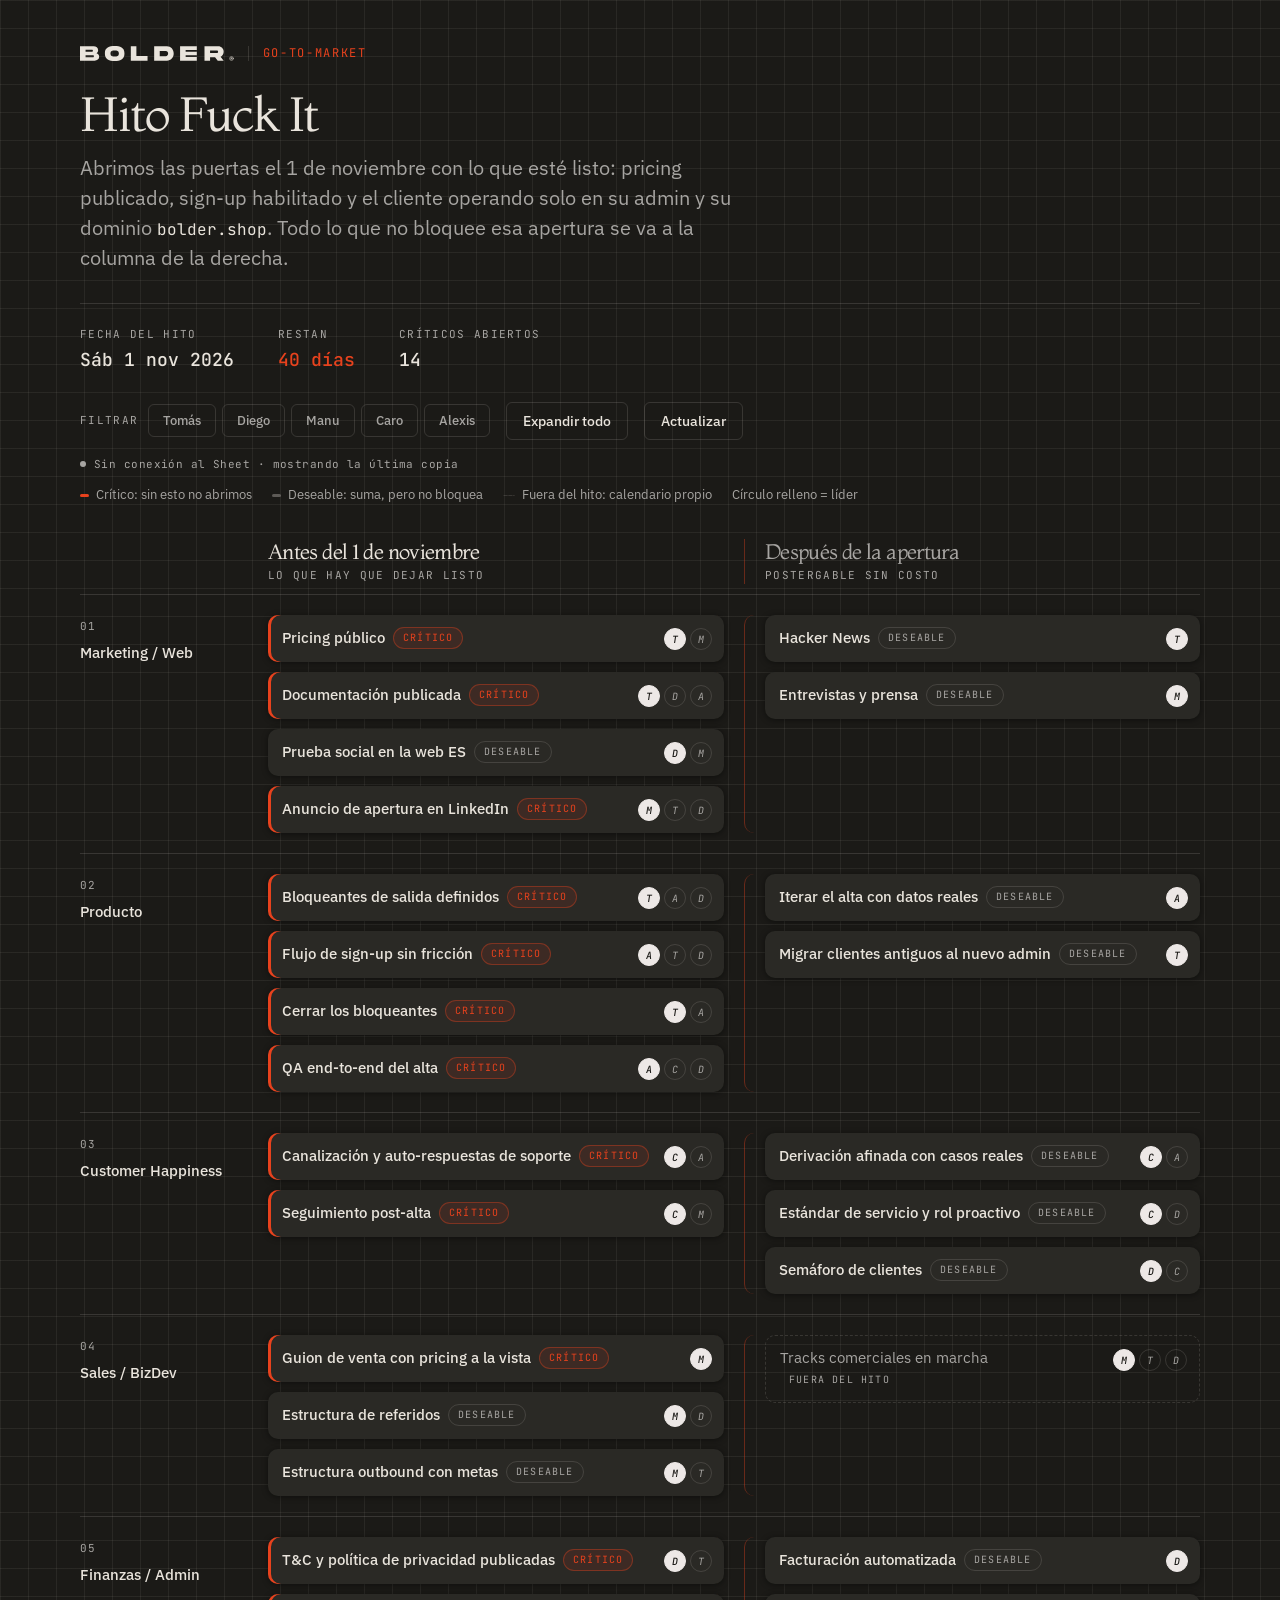
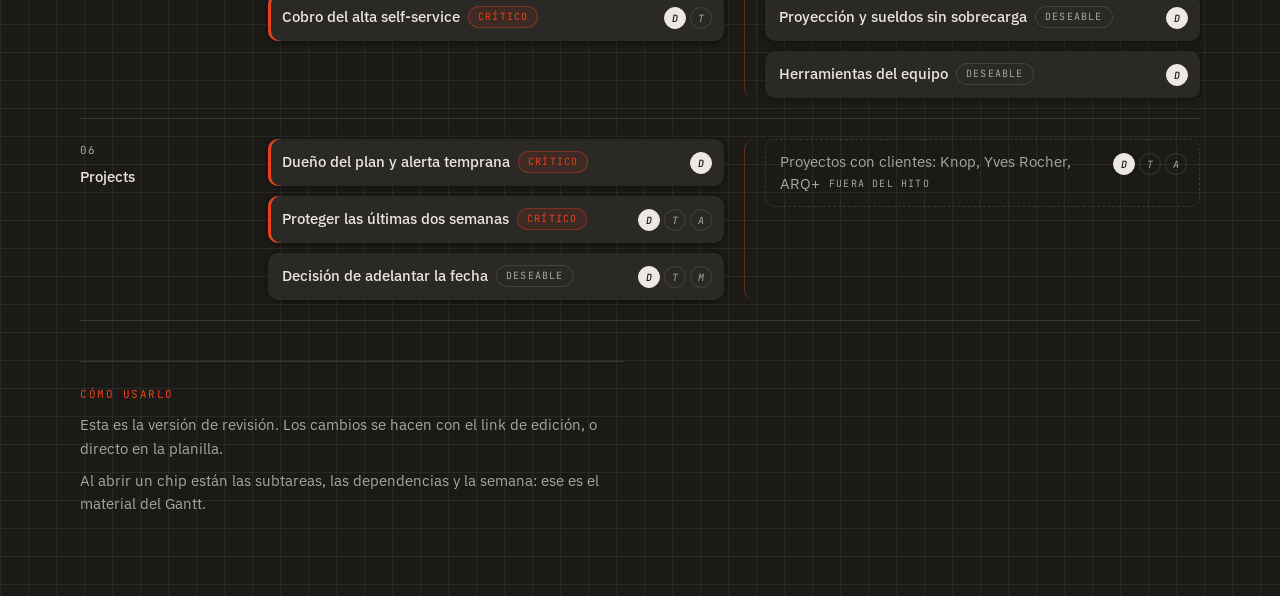
==== commit ca582133: "Add files via upload" ====
--- a/index.html
+++ b/index.html
@@ -3,368 +3,582 @@
 <head>
 <meta charset="utf-8">
 <meta name="viewport" content="width=device-width, initial-scale=1, viewport-fit=cover">
-<meta name="description" content="Tablero del hito de apertura de Bolder: 1 de noviembre de 2026.">
-<style>
-  :root { color-scheme: light dark; padding-top: env(safe-area-inset-top, 0px); padding-bottom: env(safe-area-inset-bottom, 0px); }
-  body { margin: 0; font: 14px system-ui, -apple-system, "Segoe UI", sans-serif; background: #FBFAF6; }
-  img { max-width: 100%; }
-  [hidden] { display: none !important; }
-</style>
-<title>Hito Fuck It</title>
+<title>Hito Fuck It — Bolder</title>
+<meta name="description" content="Tablero de la apertura de Bolder: 1 de noviembre de 2026.">
 <link rel="preconnect" href="https://fonts.googleapis.com">
 <link rel="preconnect" href="https://fonts.gstatic.com" crossorigin>
-<link rel="stylesheet" href="https://fonts.googleapis.com/css2?family=Archivo:wght@500;600;700&family=IBM+Plex+Mono:wght@400;500;600&family=IBM+Plex+Sans:wght@400;500;600&display=swap">
+<link rel="stylesheet" href="https://fonts.googleapis.com/css2?family=IBM+Plex+Sans:wght@400;500;600&family=JetBrains+Mono:wght@400;500&family=Montaga&display=swap">
 <style>
-  :root {
-    --paper: #FBFAF6;
-    --grid: rgba(34, 48, 104, 0.075);
-    --surface: #FFFFFF;
-    --surface-2: #F2F1EC;
-    --ink: #1B2550;
-    --ink-soft: #5B6489;
-    --ink-faint: #8B92AC;
-    --rule: #CFD2DF;
-    --accent: #2E3FA6;
-    --accent-soft: rgba(46, 63, 166, 0.10);
-    --critical: #B03A26;
-    --critical-soft: rgba(176, 58, 38, 0.10);
-    --ok: #2F7A57;
-    --shadow: 0 1px 2px rgba(27, 37, 80, 0.06), 0 6px 16px rgba(27, 37, 80, 0.05);
-    --overlay: rgba(27, 37, 80, 0.38);
-  }
-  @media (prefers-color-scheme: dark) {
-    :root:not([data-theme="light"]) {
-      --paper: #111320;
-      --grid: rgba(150, 170, 255, 0.055);
-      --surface: #1A1D2C;
-      --surface-2: #232636;
-      --ink: #E7EAF6;
-      --ink-soft: #A3AAC7;
-      --ink-faint: #767D99;
-      --rule: #2E3345;
-      --accent: #93A5FF;
-      --accent-soft: rgba(147, 165, 255, 0.14);
-      --critical: #E98B74;
-      --critical-soft: rgba(233, 139, 116, 0.14);
-      --ok: #6FC49A;
-      --shadow: 0 1px 2px rgba(0, 0, 0, 0.3), 0 6px 16px rgba(0, 0, 0, 0.25);
-      --overlay: rgba(4, 6, 14, 0.6);
-    }
-  }
-  :root[data-theme="dark"] {
-    --paper: #111320;
-    --grid: rgba(150, 170, 255, 0.055);
-    --surface: #1A1D2C;
-    --surface-2: #232636;
-    --ink: #E7EAF6;
-    --ink-soft: #A3AAC7;
-    --ink-faint: #767D99;
-    --rule: #2E3345;
-    --accent: #93A5FF;
-    --accent-soft: rgba(147, 165, 255, 0.14);
-    --critical: #E98B74;
-    --critical-soft: rgba(233, 139, 116, 0.14);
-    --ok: #6FC49A;
-    --shadow: 0 1px 2px rgba(0, 0, 0, 0.3), 0 6px 16px rgba(0, 0, 0, 0.25);
-    --overlay: rgba(4, 6, 14, 0.6);
-  }
-
-  body {
-    background-color: var(--paper);
-    background-image:
-      linear-gradient(var(--grid) 1px, transparent 1px),
-      linear-gradient(90deg, var(--grid) 1px, transparent 1px);
-    background-size: 26px 26px;
-    color: var(--ink);
-    font-family: "IBM Plex Sans", system-ui, -apple-system, "Segoe UI", sans-serif;
-    font-size: 15px;
-    line-height: 1.5;
-    -webkit-font-smoothing: antialiased;
-  }
-  * { box-sizing: border-box; }
-  :focus-visible { outline: 2px solid var(--accent); outline-offset: 2px; }
-
-  .wrap { max-width: 1180px; margin: 0 auto; padding-inline: 20px; padding-block: 32px 64px; }
-
-  .eyebrow {
-    font-family: "IBM Plex Mono", ui-monospace, monospace;
-    font-size: 11px; letter-spacing: .14em; text-transform: uppercase;
-    color: var(--ink-faint); margin: 0 0 10px;
-  }
-  h1 {
-    font-family: "Archivo", system-ui, sans-serif; font-weight: 700;
-    font-size: clamp(30px, 6vw, 46px); letter-spacing: -.025em;
-    line-height: 1.02; margin: 0; text-wrap: balance;
-  }
-  .lede { margin: 12px 0 0; max-width: 62ch; color: var(--ink-soft); }
-  .mono { font-family: "IBM Plex Mono", ui-monospace, monospace; font-size: 13px; }
-
-  .meta {
-    display: flex; flex-wrap: wrap; gap: 10px 28px;
-    margin-top: 22px; padding-top: 18px; border-top: 1px solid var(--rule);
-  }
-  .meta div { display: flex; flex-direction: column; gap: 2px; }
-  .meta .k {
-    font-family: "IBM Plex Mono", ui-monospace, monospace; font-size: 10.5px;
-    letter-spacing: .12em; text-transform: uppercase; color: var(--ink-faint);
-  }
-  .meta .v {
-    font-family: "Archivo", system-ui, sans-serif; font-weight: 600;
-    font-size: 17px; font-variant-numeric: tabular-nums;
-  }
-  .v.hot { color: var(--critical); }
-
-  .controls { display: flex; flex-wrap: wrap; align-items: center; gap: 10px 18px; margin-top: 26px; }
-  .filters { display: flex; flex-wrap: wrap; align-items: center; gap: 6px; }
-  .filters .k {
-    font-family: "IBM Plex Mono", ui-monospace, monospace; font-size: 10.5px;
-    letter-spacing: .12em; text-transform: uppercase; color: var(--ink-faint); margin-right: 4px;
-  }
-  .pbtn {
-    font: inherit; font-size: 13px; font-weight: 500; color: var(--ink-soft);
-    background: var(--surface); border: 1px solid var(--rule); border-radius: 999px;
-    padding: 5px 12px; cursor: pointer; transition: background .12s, color .12s, border-color .12s;
-  }
-  .pbtn:hover { border-color: var(--accent); color: var(--ink); }
-  .pbtn[aria-pressed="true"] { background: var(--accent); border-color: var(--accent); color: var(--paper); }
-  .ghostbtn {
-    font: inherit; font-size: 13px; font-weight: 500; color: var(--ink-soft);
-    background: none; border: 1px solid var(--rule); border-radius: 6px;
-    padding: 5px 12px; cursor: pointer;
-  }
-  .ghostbtn:hover { border-color: var(--accent); color: var(--ink); }
-  .primarybtn {
-    font: inherit; font-size: 13px; font-weight: 600; color: var(--paper);
-    background: var(--accent); border: 1px solid var(--accent); border-radius: 6px;
-    padding: 6px 13px; cursor: pointer;
-  }
-  .primarybtn:hover { filter: brightness(1.08); }
-
-  .syncline {
-    display: flex; align-items: center; gap: 7px; margin-top: 14px;
-    font-family: "IBM Plex Mono", ui-monospace, monospace; font-size: 11px;
-    letter-spacing: .04em; color: var(--ink-faint);
-  }
-  .syncdot { width: 7px; height: 7px; border-radius: 50%; background: var(--ink-faint); flex-shrink: 0; }
-  .syncdot.live { background: var(--ok); }
-
-  .legend {
-    display: flex; flex-wrap: wrap; gap: 6px 16px; margin-top: 10px;
-    font-size: 12.5px; color: var(--ink-soft);
-  }
-  .legend span { display: inline-flex; align-items: center; gap: 6px; }
-  .dot { width: 9px; height: 9px; border-radius: 2px; display: inline-block; }
-  .dot.c { background: var(--critical); }
-  .dot.d { background: var(--accent); }
-  .dot.o { background: var(--ink-faint); opacity: .5; }
-
-  .board { margin-top: 26px; }
-  .colhead { display: grid; grid-template-columns: 150px 1fr 1fr; gap: 0 18px; align-items: end; padding-bottom: 8px; }
-  .colhead h2 {
-    font-family: "Archivo", system-ui, sans-serif; font-size: 13px; font-weight: 600;
-    letter-spacing: .02em; margin: 0; color: var(--ink);
-  }
-  .colhead .sub {
-    display: block; font-family: "IBM Plex Mono", ui-monospace, monospace; font-weight: 400;
-    font-size: 10.5px; letter-spacing: .1em; text-transform: uppercase; color: var(--ink-faint); margin-top: 2px;
-  }
-  .colhead .later h2 { color: var(--ink-soft); }
-  .deadline-col { padding-left: 16px; border-left: 2px solid var(--accent); }
-
-  .lane { display: grid; grid-template-columns: 150px 1fr 1fr; gap: 0 18px; padding: 18px 0; border-top: 1px solid var(--rule); }
-  .lane:last-of-type { border-bottom: 1px solid var(--rule); }
-  .lane-name {
-    font-family: "Archivo", system-ui, sans-serif; font-weight: 600; font-size: 14px;
-    letter-spacing: .01em; line-height: 1.25; text-transform: uppercase; padding-top: 2px;
-  }
-  .lane-name .n {
-    display: block; font-family: "IBM Plex Mono", ui-monospace, monospace; font-weight: 400;
-    font-size: 10.5px; color: var(--ink-faint); letter-spacing: .1em; margin-bottom: 4px;
-  }
-  .col { display: flex; flex-direction: column; gap: 10px; min-width: 0; min-height: 46px; border-radius: 7px; }
-  .col.later { padding-left: 16px; border-left: 2px solid var(--accent); }
-  .col.dragover { background: var(--accent-soft); outline: 1px dashed var(--accent); outline-offset: 3px; }
-  .addhere {
-    font: inherit; font-size: 12px; color: var(--ink-faint); background: none;
-    border: 1px dashed var(--rule); border-radius: 6px; padding: 7px; cursor: pointer; text-align: left;
-  }
-  .addhere:hover { border-color: var(--accent); color: var(--accent); }
-
-  .chip {
-    background: var(--surface); border: 1px solid var(--rule); border-left: 3px solid var(--accent);
-    border-radius: 7px; box-shadow: var(--shadow); overflow: hidden; transition: opacity .15s;
-  }
-  .chip.crit { border-left-color: var(--critical); }
-  .chip.out { background: none; border: 1px dashed var(--rule); box-shadow: none; }
-  .chip.dim { opacity: .28; }
-  .chip.dragging { opacity: .45; }
-  .chip.dropbefore { box-shadow: 0 -3px 0 -1px var(--accent), var(--shadow); }
-
-  .chip-head { display: flex; align-items: flex-start; gap: 6px; padding: 9px 9px 9px 11px; }
-  .chip-open {
-    flex: 1; min-width: 0; display: flex; align-items: flex-start; gap: 10px; text-align: left;
-    font: inherit; color: inherit; background: none; border: 0; padding: 2px 0; cursor: pointer;
-  }
-  .chip-title { flex: 1; min-width: 0; font-weight: 600; font-size: 14px; line-height: 1.3; }
-  .chip.out .chip-title { font-weight: 500; color: var(--ink-soft); }
-  .tag {
-    display: inline-block; font-family: "IBM Plex Mono", ui-monospace, monospace; font-size: 9.5px;
-    letter-spacing: .1em; text-transform: uppercase; padding: 2px 6px; border-radius: 3px;
-    margin-top: 6px; background: var(--accent-soft); color: var(--accent);
-  }
-  .tag.crit { background: var(--critical-soft); color: var(--critical); }
-  .tag.out { background: none; color: var(--ink-faint); padding-left: 0; }
-
-  .people { display: flex; gap: 3px; flex-shrink: 0; padding-top: 1px; }
-  .who {
-    width: 23px; height: 23px; border-radius: 50%; display: grid; place-items: center;
-    font-family: "IBM Plex Mono", ui-monospace, monospace; font-size: 10.5px; font-weight: 500;
-    border: 1px solid var(--rule); color: var(--ink-soft); background: var(--surface);
-  }
-  .who.lead { border-color: var(--accent); background: var(--accent); color: var(--paper); font-weight: 600; }
-
-  .chip-tools { display: flex; gap: 2px; flex-shrink: 0; align-self: flex-start; }
-  .tool {
-    width: 22px; height: 20px; display: grid; place-items: center; font: inherit; font-size: 12px;
-    line-height: 1; color: var(--ink-faint); background: none; border: 1px solid transparent;
-    border-radius: 4px; cursor: pointer;
-  }
-  .tool:hover { color: var(--accent); border-color: var(--rule); background: var(--surface-2); }
-  .grip { cursor: grab; color: var(--ink-faint); font-size: 13px; padding: 2px 2px 0; user-select: none; }
-  .grip:active { cursor: grabbing; }
-
-  .detail { border-top: 1px solid var(--rule); padding: 12px; background: var(--surface-2); font-size: 13.5px; }
-  .detail ul { margin: 0; padding-left: 17px; display: flex; flex-direction: column; gap: 4px; }
-  .detail li { color: var(--ink-soft); }
-  .detail li b { color: var(--ink); font-weight: 600; }
-  .detail .empty { color: var(--ink-faint); font-style: italic; margin: 0; }
-  .facts {
-    display: flex; flex-wrap: wrap; gap: 4px 18px; margin-top: 11px; padding-top: 10px;
-    border-top: 1px dashed var(--rule); font-family: "IBM Plex Mono", ui-monospace, monospace;
-    font-size: 11px; color: var(--ink-faint);
-  }
-  .facts b { color: var(--ink-soft); font-weight: 500; }
-
-  /* modal */
-  .overlay {
-    position: fixed; inset: 0; background: var(--overlay); display: flex;
-    align-items: flex-start; justify-content: center; padding: 24px 16px; overflow-y: auto; z-index: 50;
-  }
-  .sheet {
-    background: var(--surface); border: 1px solid var(--rule); border-radius: 10px;
-    box-shadow: 0 16px 48px rgba(0, 0, 0, .22); width: 100%; max-width: 520px; padding: 20px;
-  }
-  .sheet h2 {
-    font-family: "Archivo", system-ui, sans-serif; font-size: 18px; font-weight: 600;
-    margin: 0 0 16px; letter-spacing: -.01em;
-  }
-  .field { display: flex; flex-direction: column; gap: 5px; margin-bottom: 14px; }
-  .field > label, .grouplabel {
-    font-family: "IBM Plex Mono", ui-monospace, monospace; font-size: 10.5px;
-    letter-spacing: .12em; text-transform: uppercase; color: var(--ink-faint);
-  }
-  .field input[type="text"], .field select, .field textarea {
-    font: inherit; font-size: 14px; color: var(--ink); background: var(--paper);
-    border: 1px solid var(--rule); border-radius: 6px; padding: 8px 10px; width: 100%;
-  }
-  .field textarea { min-height: 86px; resize: vertical; line-height: 1.45; }
-  .two { display: grid; grid-template-columns: 1fr 1fr; gap: 12px; }
-  .hint { font-size: 12px; color: var(--ink-faint); }
-  .ptable { display: flex; flex-direction: column; gap: 2px; border: 1px solid var(--rule); border-radius: 6px; padding: 8px 10px; background: var(--paper); }
-  .prow { display: grid; grid-template-columns: 1fr auto; align-items: center; gap: 10px; font-size: 14px; }
-  .prow label { display: flex; align-items: center; gap: 7px; cursor: pointer; }
-  .prow .leadlab { font-size: 12px; color: var(--ink-faint); }
-  .prow input { accent-color: var(--accent); }
-  .sheet-actions { display: flex; flex-wrap: wrap; gap: 8px; margin-top: 18px; padding-top: 16px; border-top: 1px solid var(--rule); }
-  .sheet-actions .spacer { flex: 1; }
-  .dangerbtn { font: inherit; font-size: 13px; font-weight: 500; color: var(--critical); background: none; border: 1px solid var(--rule); border-radius: 6px; padding: 5px 12px; cursor: pointer; }
-  .dangerbtn:hover { border-color: var(--critical); }
-  .jsonbox { font-family: "IBM Plex Mono", ui-monospace, monospace; font-size: 11.5px; min-height: 220px; }
-
-  .notes { margin-top: 34px; display: grid; grid-template-columns: repeat(auto-fit, minmax(260px, 1fr)); gap: 20px 28px; }
-  .notes h3 {
-    font-family: "Archivo", system-ui, sans-serif; font-size: 12px; font-weight: 600;
-    letter-spacing: .1em; text-transform: uppercase; color: var(--ink-faint); margin: 0 0 8px;
-  }
-  .notes p, .notes li { font-size: 13.5px; color: var(--ink-soft); margin: 0 0 7px; }
-  .notes ul { margin: 0; padding-left: 17px; }
-  .notes b { color: var(--ink); }
-
-  @media (max-width: 760px) {
-    .colhead { display: none; }
-    .lane { grid-template-columns: 1fr; gap: 12px; padding: 20px 0; }
-    .col.later, .deadline-col { padding-left: 0; border-left: 0; }
-    .col::before {
-      font-family: "IBM Plex Mono", ui-monospace, monospace; font-size: 10px;
-      letter-spacing: .12em; text-transform: uppercase; color: var(--ink-faint);
-    }
-    .col.before::before { content: "Antes del 1 nov"; color: var(--critical); }
-    .col.later::before { content: "Después de la apertura"; padding-top: 4px; border-top: 2px solid var(--accent); }
-    .two { grid-template-columns: 1fr; }
-  }
-  @media (prefers-reduced-motion: reduce) { * { transition: none !important; } }
+html, body { margin: 0; }
+img, svg { max-width: 100%; }
+[hidden] { display: none !important; }
+/* ============================================================
+   Tablero Hito Fuck It — sobre el design language de Bolder
+   Superficie única oscura: base --ink, paneles --ink-soft, wells #141311.
+   ============================================================ */
+
+:root {
+  color-scheme: dark;
+
+  /* Core */
+  --ink: #1B1A17;
+  --bone: #EDE8E6;
+  --white: #FFFFFF;
+  --ember: #E8421D;
+  --indigo: #4F46E5;
+
+  /* Washed */
+  --ember-washed: #CB6352;
+  --indigo-soft: #8B87FF;
+  --indigo-hover: #5B54F0;
+  --ink-soft: #2A2925;
+  --well: #141311;
+
+  /* Semantic */
+  --text: #E9E4DC;
+  --muted: #a7a5a2;
+  --line: rgba(233, 228, 220, .14);
+  --line-faint: rgba(233, 228, 220, .07);
+  --ember-line: rgba(232, 66, 29, .38);
+  --ember-fill: rgba(232, 66, 29, .10);
+
+  /* Tipografía */
+  --font-display: "Flecha M", "Flecha S", "Montaga", Georgia, serif;
+  --font-body: "IBM Plex Sans", -apple-system, BlinkMacSystemFont, "Segoe UI", sans-serif;
+  --font-mono: "JetBrains Mono", ui-monospace, SFMono-Regular, Menlo, monospace;
+
+  /* Forma */
+  --radius: 6px;
+  --radius-panel: 10px;
+  --radius-overlay: 14px;
+
+  /* Elevación */
+  --shadow-panel: 0 1px 6px rgba(0, 0, 0, .45);
+  --shadow-float: 0 18px 40px -16px rgba(0, 0, 0, .6);
+  --shadow-heavy: 0 30px 80px rgba(0, 0, 0, .55);
+  --well-inset: inset 0 1px 2px rgba(0, 0, 0, .45);
+
+  --measure: 34em;
+  --arrive: cubic-bezier(.16, 1, .3, 1);
+}
+
+* { box-sizing: border-box; }
+
+body {
+  background-color: var(--ink);
+  background-image:
+    linear-gradient(var(--line-faint) 1px, transparent 1px),
+    linear-gradient(90deg, var(--line-faint) 1px, transparent 1px);
+  background-size: 28px 28px;
+  color: var(--text);
+  font-family: var(--font-body);
+  font-size: 16px;
+  line-height: 1.55;
+  -webkit-font-smoothing: antialiased;
+}
+
+button:focus-visible, a:focus-visible, select:focus-visible {
+  outline: 2px solid var(--indigo-soft);
+  outline-offset: 2px;
+}
+
+.wrap {
+  max-width: 1200px;
+  margin: 0 auto;
+  padding-inline: 40px;
+  padding-block: 44px 72px;
+}
+
+/* ---------- cabecera ---------- */
+.brand { display: flex; align-items: center; gap: 14px; margin-bottom: 26px; }
+.brand svg { height: 15px; width: auto; color: var(--text); display: block; }
+.brand .sep { width: 1px; height: 15px; background: var(--line); }
+.eyebrow {
+  font-family: var(--font-mono);
+  font-size: 12px;
+  font-weight: 400;
+  letter-spacing: .14em;
+  text-transform: uppercase;
+  color: var(--ember);
+  margin: 0;
+}
+
+h1 {
+  font-family: var(--font-display);
+  font-weight: 400;
+  font-size: clamp(36px, 5vw, 48px);
+  line-height: 1.05;
+  letter-spacing: -.03em;
+  margin: 0;
+  text-wrap: balance;
+}
+.lede {
+  margin: 14px 0 0;
+  max-width: var(--measure);
+  font-size: 20px;
+  line-height: 1.5;
+  color: var(--muted);
+}
+.mono { font-family: var(--font-mono); font-size: 16px; color: var(--text); }
+
+/* ---------- metadatos ---------- */
+.meta {
+  display: flex;
+  flex-wrap: wrap;
+  gap: 14px 44px;
+  margin-top: 30px;
+  padding-top: 22px;
+  border-top: 1px solid var(--line);
+}
+.meta div { display: flex; flex-direction: column; gap: 3px; }
+.meta .k {
+  font-family: var(--font-mono);
+  font-size: 11px;
+  letter-spacing: .12em;
+  text-transform: uppercase;
+  color: var(--muted);
+}
+.meta .v {
+  font-family: var(--font-mono);
+  font-weight: 500;
+  font-size: 18px;
+  font-variant-numeric: tabular-nums;
+  color: var(--text);
+}
+.meta .v.hot { color: var(--ember); }
+
+/* ---------- controles ---------- */
+.controls { display: flex; flex-wrap: wrap; align-items: center; gap: 8px 16px; margin-top: 28px; }
+.filters { display: flex; flex-wrap: wrap; align-items: center; gap: 6px; }
+.filters .k {
+  font-family: var(--font-mono);
+  font-size: 11px;
+  letter-spacing: .12em;
+  text-transform: uppercase;
+  color: var(--muted);
+  margin-right: 4px;
+}
+
+.btn {
+  font-family: var(--font-body);
+  font-weight: 500;
+  font-size: 14px;
+  padding: 9px 16px;
+  border-radius: var(--radius);
+  border: 1px solid transparent;
+  cursor: pointer;
+  transition: all .18s;
+  text-decoration: none;
+  display: inline-block;
+}
+.btn:active { transform: scale(.98); }
+.btn-indigo { background: var(--indigo); color: #fff; }
+.btn-indigo:hover { background: var(--indigo-hover); }
+.btn-ghost { background: transparent; color: var(--text); border-color: var(--line); }
+.btn-ghost:hover { border-color: rgba(233, 228, 220, .3); }
+.btn-quiet {
+  background: transparent;
+  color: var(--muted);
+  border-color: var(--line);
+  padding: 7px 14px;
+  font-size: 13px;
+}
+.btn-quiet:hover { color: var(--text); border-color: rgba(233, 228, 220, .3); }
+.btn-quiet[aria-pressed="true"] { background: var(--indigo); border-color: var(--indigo); color: #fff; }
+
+/* ---------- estado de sincronía ---------- */
+.syncline {
+  display: flex;
+  align-items: center;
+  gap: 8px;
+  margin-top: 16px;
+  font-family: var(--font-mono);
+  font-size: 11px;
+  letter-spacing: .04em;
+  color: var(--muted);
+}
+.syncdot { width: 6px; height: 6px; border-radius: 50%; background: var(--muted); flex-shrink: 0; }
+.syncdot.live { background: var(--ember-washed); }
+
+/* ---------- leyenda ---------- */
+.legend {
+  display: flex;
+  flex-wrap: wrap;
+  gap: 8px 20px;
+  margin-top: 12px;
+  font-size: 13px;
+  color: var(--muted);
+}
+.legend span { display: inline-flex; align-items: center; gap: 7px; }
+.swatch { width: 9px; height: 3px; border-radius: 2px; display: inline-block; }
+.swatch.c { background: var(--ember); }
+.swatch.d { background: rgba(233, 228, 220, .32); }
+.swatch.o { background: transparent; border-top: 1px dashed var(--line); height: 0; width: 12px; }
+
+/* ---------- tablero ---------- */
+.board { margin-top: 34px; }
+.colhead {
+  display: grid;
+  grid-template-columns: 168px 1fr 1fr;
+  gap: 0 20px;
+  align-items: end;
+  padding-bottom: 10px;
+}
+.colhead h2 {
+  font-family: var(--font-display);
+  font-weight: 400;
+  font-size: 21px;
+  letter-spacing: -.03em;
+  line-height: 1.15;
+  margin: 0;
+  color: var(--text);
+}
+.colhead .sub {
+  display: block;
+  font-family: var(--font-mono);
+  font-size: 11px;
+  letter-spacing: .12em;
+  text-transform: uppercase;
+  color: var(--muted);
+  margin-top: 4px;
+}
+.colhead .later h2 { color: var(--muted); }
+.deadline-col { padding-left: 20px; border-left: 1px solid var(--ember-line); }
+
+.lane {
+  display: grid;
+  grid-template-columns: 168px 1fr 1fr;
+  gap: 0 20px;
+  padding: 20px 0;
+  border-top: 1px solid var(--line);
+}
+.lane:last-of-type { border-bottom: 1px solid var(--line); }
+.lane-name { padding-top: 3px; }
+.lane-name .n {
+  display: block;
+  font-family: var(--font-mono);
+  font-size: 11px;
+  letter-spacing: .12em;
+  color: var(--muted);
+  margin-bottom: 5px;
+}
+.lane-name .nm { font-size: 15px; font-weight: 500; line-height: 1.3; color: var(--text); }
+
+.col { display: flex; flex-direction: column; gap: 10px; min-width: 0; min-height: 48px; border-radius: var(--radius-panel); }
+.col.later { padding-left: 20px; border-left: 1px solid var(--ember-line); }
+.col.dragover { background: rgba(79, 70, 229, .1); outline: 1px dashed var(--indigo-soft); outline-offset: 4px; }
+
+.addhere {
+  font-family: var(--font-body);
+  font-size: 13px;
+  color: var(--muted);
+  background: transparent;
+  border: 1px dashed var(--line);
+  border-radius: var(--radius);
+  padding: 9px 12px;
+  cursor: pointer;
+  text-align: left;
+  transition: all .18s;
+}
+.addhere:hover { color: var(--indigo-soft); border-color: var(--indigo-soft); }
+
+/* ---------- chips ---------- */
+.chip {
+  background: var(--ink-soft);
+  border-radius: var(--radius-panel);
+  box-shadow: var(--shadow-panel);
+  overflow: hidden;
+  transition: opacity .18s, box-shadow .18s;
+}
+.chip.crit { box-shadow: inset 3px 0 0 var(--ember), var(--shadow-panel); }
+.chip.out { background: transparent; border: 1px dashed var(--line); box-shadow: none; }
+.chip.dim { opacity: .26; }
+.chip.dragging { opacity: .4; }
+.chip.dropbefore { box-shadow: 0 -3px 0 -1px var(--indigo-soft), var(--shadow-panel); }
+.chip.crit.dropbefore { box-shadow: 0 -3px 0 -1px var(--indigo-soft), inset 3px 0 0 var(--ember), var(--shadow-panel); }
+
+.chip-head { display: flex; align-items: flex-start; gap: 8px; padding: 12px 12px 12px 14px; }
+.chip-open {
+  flex: 1;
+  min-width: 0;
+  display: flex;
+  align-items: flex-start;
+  gap: 12px;
+  text-align: left;
+  font: inherit;
+  color: inherit;
+  background: none;
+  border: 0;
+  padding: 0;
+  cursor: pointer;
+}
+.chip-title { flex: 1; min-width: 0; font-size: 15px; font-weight: 500; line-height: 1.35; }
+.chip.out .chip-title { color: var(--muted); font-weight: 400; }
+
+.badge {
+  display: inline-block;
+  font-family: var(--font-mono);
+  font-size: 10px;
+  font-weight: 400;
+  letter-spacing: .12em;
+  text-transform: uppercase;
+  padding: 3px 9px;
+  border-radius: 100px;
+  border: 1px solid var(--line);
+  color: var(--muted);
+  margin-left: 8px;
+  vertical-align: 2px;
+  white-space: nowrap;
+}
+.badge.crit { color: var(--ember); border-color: var(--ember-line); background: var(--ember-fill); }
+.badge.out { border-color: transparent; padding-left: 0; }
+
+.people { display: flex; gap: 4px; flex-shrink: 0; padding-top: 1px; }
+.who {
+  width: 22px;
+  height: 22px;
+  border-radius: 50%;
+  display: grid;
+  place-items: center;
+  font-family: var(--font-mono);
+  font-size: 10px;
+  border: 1px solid var(--line);
+  color: var(--muted);
+  background: transparent;
+}
+.who.lead { background: var(--bone); border-color: var(--bone); color: var(--ink); font-weight: 500; }
+
+.chip-tools { display: flex; gap: 2px; flex-shrink: 0; align-self: flex-start; }
+.tool {
+  width: 24px;
+  height: 22px;
+  display: grid;
+  place-items: center;
+  font-size: 12px;
+  line-height: 1;
+  color: var(--muted);
+  background: transparent;
+  border: 1px solid transparent;
+  border-radius: 4px;
+  cursor: pointer;
+  transition: all .18s;
+}
+.tool:hover { color: var(--indigo-soft); border-color: var(--line); }
+.grip { color: var(--muted); font-size: 13px; line-height: 1.4; cursor: grab; user-select: none; opacity: .55; }
+.grip:active { cursor: grabbing; }
+
+.detail {
+  border-top: 1px solid var(--line);
+  padding: 14px;
+  background: var(--well);
+  box-shadow: var(--well-inset);
+  font-size: 14px;
+}
+.detail ul { margin: 0; padding-left: 18px; display: flex; flex-direction: column; gap: 6px; }
+.detail li { color: var(--muted); }
+.detail li b { color: var(--text); font-weight: 500; }
+.detail .empty { color: var(--muted); font-style: italic; margin: 0; }
+.facts {
+  display: flex;
+  flex-wrap: wrap;
+  gap: 5px 20px;
+  margin-top: 13px;
+  padding-top: 12px;
+  border-top: 1px solid var(--line);
+  font-family: var(--font-mono);
+  font-size: 11px;
+  color: var(--muted);
+}
+.facts b { color: var(--text); font-weight: 400; }
+
+/* ---------- editor ---------- */
+.overlay {
+  position: fixed;
+  inset: 0;
+  background: rgba(10, 9, 8, .72);
+  display: flex;
+  align-items: flex-start;
+  justify-content: center;
+  padding: 32px 20px;
+  overflow-y: auto;
+  z-index: 50;
+}
+.sheet {
+  background: var(--ink-soft);
+  border-radius: var(--radius-overlay);
+  box-shadow: var(--shadow-heavy);
+  width: 100%;
+  max-width: 540px;
+  padding: 26px;
+}
+.sheet h2 {
+  font-family: var(--font-display);
+  font-weight: 400;
+  font-size: 26px;
+  letter-spacing: -.03em;
+  margin: 0 0 20px;
+}
+.field { display: flex; flex-direction: column; gap: 6px; margin-bottom: 16px; }
+.field > label, .grouplabel {
+  font-family: var(--font-mono);
+  font-size: 11px;
+  letter-spacing: .12em;
+  text-transform: uppercase;
+  color: var(--muted);
+}
+.field input[type="text"], .field select, .field textarea, .ptable {
+  font-family: var(--font-body);
+  font-size: 15px;
+  color: var(--text);
+  background: var(--well);
+  border: 1px solid rgba(233, 228, 220, .12);
+  border-radius: var(--radius);
+  box-shadow: var(--well-inset);
+  padding: 10px 12px;
+  width: 100%;
+  transition: border-color 150ms linear, background-color 150ms linear, box-shadow 150ms linear;
+}
+.field input[type="text"], .field select { height: 42px; }
+.field input[type="text"]:focus, .field select:focus, .field textarea:focus {
+  border-color: var(--indigo-soft);
+  background: var(--ink-soft);
+  box-shadow: none;
+  outline: none;
+}
+.field textarea { min-height: 96px; resize: vertical; line-height: 1.5; }
+.two { display: grid; grid-template-columns: 1fr 1fr; gap: 14px; }
+.hint { font-size: 13px; color: var(--muted); }
+.ptable { display: flex; flex-direction: column; gap: 4px; padding: 10px 12px; }
+.prow { display: grid; grid-template-columns: 1fr auto; align-items: center; gap: 12px; font-size: 15px; }
+.prow label { display: flex; align-items: center; gap: 8px; cursor: pointer; }
+.prow .leadlab { font-family: var(--font-mono); font-size: 11px; letter-spacing: .08em; color: var(--muted); }
+.prow input { accent-color: var(--indigo); }
+.sheet-actions {
+  display: flex;
+  flex-wrap: wrap;
+  gap: 8px;
+  margin-top: 22px;
+  padding-top: 20px;
+  border-top: 1px solid var(--line);
+}
+.sheet-actions .spacer { flex: 1; }
+.btn-danger {
+  font-family: var(--font-body);
+  font-weight: 500;
+  font-size: 14px;
+  color: var(--ember-washed);
+  background: transparent;
+  border: 1px solid var(--line);
+  border-radius: var(--radius);
+  padding: 9px 16px;
+  cursor: pointer;
+  transition: all .18s;
+}
+.btn-danger:hover { border-color: var(--ember-line); color: var(--ember); }
+
+/* ---------- pie ---------- */
+.notes { margin-top: 40px; padding-top: 24px; border-top: 1px solid var(--line); max-width: var(--measure); }
+.notes h3 {
+  font-family: var(--font-mono);
+  font-size: 11px;
+  font-weight: 400;
+  letter-spacing: .14em;
+  text-transform: uppercase;
+  color: var(--ember);
+  margin: 0 0 10px;
+}
+.notes p { font-size: 15px; color: var(--muted); margin: 0 0 9px; }
+.notes b { color: var(--text); font-weight: 500; }
+
+/* ---------- responsive ---------- */
+@media (max-width: 860px) {
+  .wrap { padding-inline: 20px; }
+  .colhead { display: none; }
+  .lane { grid-template-columns: 1fr; gap: 14px; padding: 24px 0; }
+  .col.later, .deadline-col { padding-left: 0; border-left: 0; }
+  .col::before {
+    font-family: var(--font-mono);
+    font-size: 10px;
+    letter-spacing: .12em;
+    text-transform: uppercase;
+    color: var(--muted);
+  }
+  .col.before::before { content: "Antes del 1 nov"; color: var(--ember); }
+  .col.later::before { content: "Después de la apertura"; padding-top: 6px; border-top: 1px solid var(--ember-line); }
+  .two { grid-template-columns: 1fr; }
+  .lede { font-size: 18px; }
+}
+
+@media (prefers-reduced-motion: reduce) {
+  * { transition: none !important; animation: none !important; }
+  .btn:active { transform: none; }
+}
 </style>
 </head>
 <body>
 <div class="wrap">
-  <p class="eyebrow">Bolder · Go-to-market</p>
+  <div class="brand">
+    <svg viewBox="0 0 43.395592 4.235487" role="img" aria-label="Bolder" fill="currentColor">
+      <g transform="translate(-285.21888,-132.3525)">
+        <g transform="matrix(1.494811,0,0,1.494811,-1636.2061,-543.18687)">
+          <path d="m 1286.4496,454.05103 v -0.36172 h 1.4167 c 0.091,0 0.1647,0.0904 0.1647,0.18086 0,0.0904 -0.074,0.18086 -0.1647,0.18086 z m 1.2197,-1.41673 c 0.091,0 0.1648,0.0904 0.1648,0.18086 0,0.0904 -0.074,0.18288 -0.1648,0.18288 h -1.2197 v -0.36374 z m 0.84,0.66315 c 0.1929,-0.12258 0.3135,-0.32152 0.3135,-0.58075 0.01,-0.47024 -0.3899,-0.72545 -0.8581,-0.72344 h -2.5681 v 2.70083 h 2.7671 c 0.4641,0 0.8621,-0.2532 0.8561,-0.72544 0,-0.33962 -0.205,-0.57273 -0.5105,-0.6712 z"/>
+          <path d="m 1291.9461,451.92293 c -1.0168,0.002 -1.8488,0.29539 -1.8447,1.31826 v 0.19693 c 0,1.02086 0.8279,1.31625 1.8447,1.31827 1.0149,-0.002 1.8468,-0.29741 1.8428,-1.31827 v -0.19693 c 0,-1.02085 -0.8259,-1.31826 -1.8428,-1.31826 z m 0.7897,1.44888 c 0.01,0.4421 -0.3596,0.52248 -0.7897,0.52851 -0.432,-0.006 -0.7978,-0.0864 -0.7917,-0.52851 v -0.0663 c -0.01,-0.4401 0.3597,-0.52048 0.7917,-0.52651 0.4301,0.006 0.7958,0.0864 0.7897,0.52651 z"/>
+          <path d="m 1294.9951,451.98924 v 2.70084 h 3.161 V 453.834 h -2.108 v -1.84476 z"/>
+          <path d="m 1302.041,453.34368 c 0,0.27129 -0.1547,0.49434 -0.4281,0.49434 h -1.1534 v -0.98869 h 1.1534 c 0.2734,0 0.4281,0.22105 0.4281,0.49435 z m -2.6345,-1.35042 v 2.70083 h 2.4034 c 0.7415,0.0102 1.2921,-0.61693 1.2861,-1.35041 0.01,-0.7375 -0.5446,-1.36046 -1.2861,-1.35042 z"/>
+          <path d="m 1304.3021,454.69409 h 3.1611 v -0.6933 h -2.108 v -0.34563 h 2.108 v -0.62497 h -2.108 v -0.34565 h 2.108 v -0.69128 h -3.1611 z"/>
+          <path d="m 1308.9166,451.99125 v 2.70083 h 1.0529 v -0.65913 h 0.9405 l 0.5084,0.65913 h 1.1214 l -0.5888,-0.7576 c 0.1769,-0.0824 0.3195,-0.20698 0.426,-0.36975 0.1085,-0.16478 0.1628,-0.34966 0.1628,-0.55262 0.01,-0.55867 -0.4642,-1.02689 -1.0208,-1.02086 z m 2.3371,0.78976 c 0.1286,0 0.2311,0.10248 0.2311,0.2311 0,0.0623 -0.022,0.11655 -0.068,0.16276 -0.044,0.0443 -0.099,0.0663 -0.1627,0.0663 h -1.2842 v -0.46018 z"/>
+        </g>
+        <g transform="matrix(0.08966637,0,0,0.08966637,262.54614,106.33259)">
+          <g transform="translate(1619.0609,-1938.732)">
+            <path d="m -889.85522,2271.5339 h -1.68275 v -6.6145 h 2.65641 q 1.32292,0 2.00025,0.5715 0.67734,0.5609 0.67734,1.524 0,0.6667 -0.34925,1.1641 -0.33867,0.4869 -1.00542,0.7409 l 1.69333,2.614 h -1.89441 l -1.32292,-2.2225 -0.77258,0.063 z m 0.81491,-3.429 q 0.53975,-0.042 0.8255,-0.2751 0.28575,-0.2329 0.28575,-0.7091 0,-0.8678 -1.24883,-0.8678 h -0.70908 v 1.8732 z"/>
+            <circle cx="-889.01929" cy="2268.3264" r="6.0323477" fill="none" stroke="currentColor" stroke-width="1.5" stroke-linecap="round" stroke-linejoin="bevel"/>
+          </g>
+        </g>
+      </g>
+    </svg>
+    <span class="sep"></span>
+    <p class="eyebrow">Go-to-market</p>
+  </div>
+
   <h1>Hito Fuck It</h1>
   <p class="lede">Abrimos las puertas el 1 de noviembre con lo que esté listo: pricing publicado, sign-up habilitado y el cliente operando solo en su admin y su dominio <span class="mono">bolder.shop</span>. Todo lo que no bloquee esa apertura se va a la columna de la derecha.</p>
 
   <div class="meta">
     <div><span class="k">Fecha del hito</span><span class="v">Sáb 1 nov 2026</span></div>
-    <div><span class="k">Restan</span><span class="v hot" id="left">40 días · 6 semanas</span></div>
-    <div><span class="k">Críticos abiertos</span><span class="v" id="critcount">13</span></div>
-    <div><span class="k">Equipo</span><span class="v">5</span></div>
+    <div><span class="k">Restan</span><span class="v hot" id="left">40 días</span></div>
+    <div><span class="k">Críticos abiertos</span><span class="v" id="critcount">14</span></div>
   </div>
 
   <div class="controls">
     <div class="filters">
       <span class="k">Filtrar</span>
-      <button class="pbtn" data-p="T" aria-pressed="false">Tomás</button>
-      <button class="pbtn" data-p="D" aria-pressed="false">Diego</button>
-      <button class="pbtn" data-p="M" aria-pressed="false">Manu</button>
-      <button class="pbtn" data-p="C" aria-pressed="false">Caro</button>
-      <button class="pbtn" data-p="A" aria-pressed="false">Alexis</button>
+      <button class="btn btn-quiet" data-p="T" aria-pressed="false">Tomás</button>
+      <button class="btn btn-quiet" data-p="D" aria-pressed="false">Diego</button>
+      <button class="btn btn-quiet" data-p="M" aria-pressed="false">Manu</button>
+      <button class="btn btn-quiet" data-p="C" aria-pressed="false">Caro</button>
+      <button class="btn btn-quiet" data-p="A" aria-pressed="false">Alexis</button>
     </div>
-    <button class="primarybtn editonly" id="addBtn" hidden>+ Compromiso</button>
-    <button class="ghostbtn" id="toggleAll" aria-pressed="false">Expandir todo</button>
-    <button class="ghostbtn" id="refreshBtn">Actualizar</button>
-    <a class="ghostbtn editonly" id="sheetLink" hidden target="_blank" rel="noopener">Abrir el Sheet</a>
+    <button class="btn btn-indigo editonly" id="addBtn" hidden>+ Compromiso</button>
+    <button class="btn btn-ghost" id="toggleAll" aria-pressed="false">Expandir todo</button>
+    <button class="btn btn-ghost" id="refreshBtn">Actualizar</button>
   </div>
 
   <div class="syncline"><i class="syncdot" id="syncdot"></i><span id="syncmsg">Leyendo el Sheet…</span></div>
 
   <div class="legend">
-    <span><i class="dot c"></i> Crítico: sin esto no abrimos</span>
-    <span><i class="dot d"></i> Deseable: suma, pero no bloquea</span>
-    <span><i class="dot o"></i> Fuera del hito: calendario propio</span>
+    <span><i class="swatch c"></i> Crítico: sin esto no abrimos</span>
+    <span><i class="swatch d"></i> Deseable: suma, pero no bloquea</span>
+    <span><i class="swatch o"></i> Fuera del hito: calendario propio</span>
     <span>Círculo relleno = líder</span>
   </div>
 
   <div class="board" id="board"></div>
 
   <div class="notes">
-    <div>
-      <h3 id="usoTitle">Cómo usarlo</h3>
-      <div id="usoBody">
-        <p>Esta es la versión de revisión. Los cambios se hacen en el tablero con el link de edición, o directo en la planilla.</p>
-        <p>Al abrir un chip están las subtareas, las dependencias y la semana: ese es el material del Gantt.</p>
-      </div>
-    </div>
-    <div>
-      <h3>Lo que decide la fecha</h3>
-      <p>La cadena más larga es <b>sign-up → bloqueantes → QA</b>, y depende de desarrollo. Tiene que partir esta semana. Adelantar el 1/11 solo es viable si esa cadena se acorta.</p>
-      <p><b>T&amp;C</b> es la otra que bloquea el alta y depende de un tercero (revisión legal). Conviene empujarla los primeros días.</p>
-    </div>
-    <div>
-      <h3>Por confirmar</h3>
-      <ul>
-        <li>Los líderes son una propuesta: validarlos en la reunión.</li>
-        <li>Semana 1 = 22–28 sep. La semana 6 termina el 1/11.</li>
-        <li>¿Hay trial en el alta? Cambia el flujo y el cobro.</li>
-        <li>¿El nuevo admin bloquea? Es la definición de mayor impacto en la fecha.</li>
-      </ul>
+    <h3>Cómo usarlo</h3>
+    <div id="usoBody">
+      <p>Esta es la versión de revisión. Los cambios se hacen con el link de edición, o directo en la planilla.</p>
+      <p>Al abrir un chip están las subtareas, las dependencias y la semana: ese es el material del Gantt.</p>
     </div>
   </div>
 </div>
@@ -775,9 +989,6 @@
   // URL de la aplicación web de Apps Script (termina en /exec).
   // Mientras esté vacía, la página muestra la copia incluida en el archivo.
   var API_URL = "https://script.google.com/macros/s/AKfycbwVnh3nrOV_9DTj3s7m_RTitcUQBhzmUr4BqOAavf7V3-AtGOR3H65QzirBNGfT8lMQbQ/exec";
-
-  // ID del Sheet, solo para el botón "Abrir el Sheet".
-  var SHEET_ID = "10VH2UuwUHCYK1T38HehHmhEWGzsZjsdIrX0EVdRylfk";
 
   /* ============================================================ */
 
@@ -1007,7 +1218,7 @@
 
     var t = el("span", "chip-title");
     t.appendChild(document.createTextNode(chip.title));
-    t.appendChild(el("span", "tag" + (chip.kind === "crit" ? " crit" : chip.kind === "out" ? " out" : ""), KINDS[chip.kind] || "Deseable"));
+    t.appendChild(el("span", "badge" + (chip.kind === "crit" ? " crit" : chip.kind === "out" ? " out" : ""), KINDS[chip.kind] || "Deseable"));
     open.appendChild(t);
 
     var ppl = el("div", "people");
@@ -1149,7 +1360,7 @@
       var row = el("div", "lane");
       var name = el("div", "lane-name");
       name.appendChild(el("span", "n", lane.n));
-      name.appendChild(document.createTextNode(lane.name));
+      name.appendChild(el("span", "nm", lane.name));
       row.appendChild(name);
       row.appendChild(colNode(lane.id, "before"));
       row.appendChild(colNode(lane.id, "later"));
@@ -1290,7 +1501,7 @@
     sheet.appendChild(field("Subtareas (una por línea)", sub, "f-sub"));
 
     var actions = el("div", "sheet-actions");
-    var save = el("button", "primarybtn", isNew ? "Crear" : "Guardar");
+    var save = el("button", "btn btn-indigo", isNew ? "Crear" : "Guardar");
     save.type = "button";
     save.addEventListener("click", function () {
       var t = title.value.trim();
@@ -1325,14 +1536,14 @@
     });
     actions.appendChild(save);
 
-    var cancel = el("button", "ghostbtn", "Cancelar");
+    var cancel = el("button", "btn btn-ghost", "Cancelar");
     cancel.type = "button";
     cancel.addEventListener("click", closeSheet);
     actions.appendChild(cancel);
     actions.appendChild(el("div", "spacer"));
 
     if (!isNew) {
-      var del = el("button", "dangerbtn", "Eliminar");
+      var del = el("button", "btn btn-danger", "Eliminar");
       del.type = "button";
       del.addEventListener("click", function () {
         del.textContent = "¿Seguro? Toca de nuevo";
@@ -1355,8 +1566,6 @@
 
   if (canEdit) {
     Array.prototype.forEach.call(document.querySelectorAll(".editonly"), function (n) { n.hidden = false; });
-    var link = document.getElementById("sheetLink");
-    if (link) link.href = "https://docs.google.com/spreadsheets/d/" + SHEET_ID + "/edit";
     document.getElementById("usoBody").innerHTML =
       "<p>Arrastra un chip de una columna a la otra, o usa <b>◀ ▶</b> para moverlo. <b>✎</b> abre el compromiso para editar nombre, estado, participantes y líder. <b>+ Compromiso</b> crea uno nuevo.</p>" +
       "<p>Todo lo que cambies se guarda en el Sheet. Quien abra el link sin clave ve el tablero, pero no puede editarlo.</p>";
@@ -1375,10 +1584,10 @@
     render();
   });
 
-  Array.prototype.forEach.call(document.querySelectorAll(".pbtn"), function (b) {
+  Array.prototype.forEach.call(document.querySelectorAll("[data-p]"), function (b) {
     b.addEventListener("click", function () {
       filter = filter === b.dataset.p ? null : b.dataset.p;
-      Array.prototype.forEach.call(document.querySelectorAll(".pbtn"), function (o) {
+      Array.prototype.forEach.call(document.querySelectorAll("[data-p]"), function (o) {
         o.setAttribute("aria-pressed", String(o.dataset.p === filter));
       });
       applyFilter();
@@ -1388,10 +1597,7 @@
   var target = new Date(2026, 10, 1);
   var now = new Date();
   var days = Math.round((target - new Date(now.getFullYear(), now.getMonth(), now.getDate())) / 86400000);
-  if (days > 0) {
-    var w = Math.ceil(days / 7);
-    document.getElementById("left").textContent = days + " días · " + w + " semana" + (w === 1 ? "" : "s");
-  }
+  if (days > 0) document.getElementById("left").textContent = days + " días";
 
   // Primero lo que ya venía en el archivo, después la caché, después el Sheet.
   adoptRows(FALLBACK_ROWS);
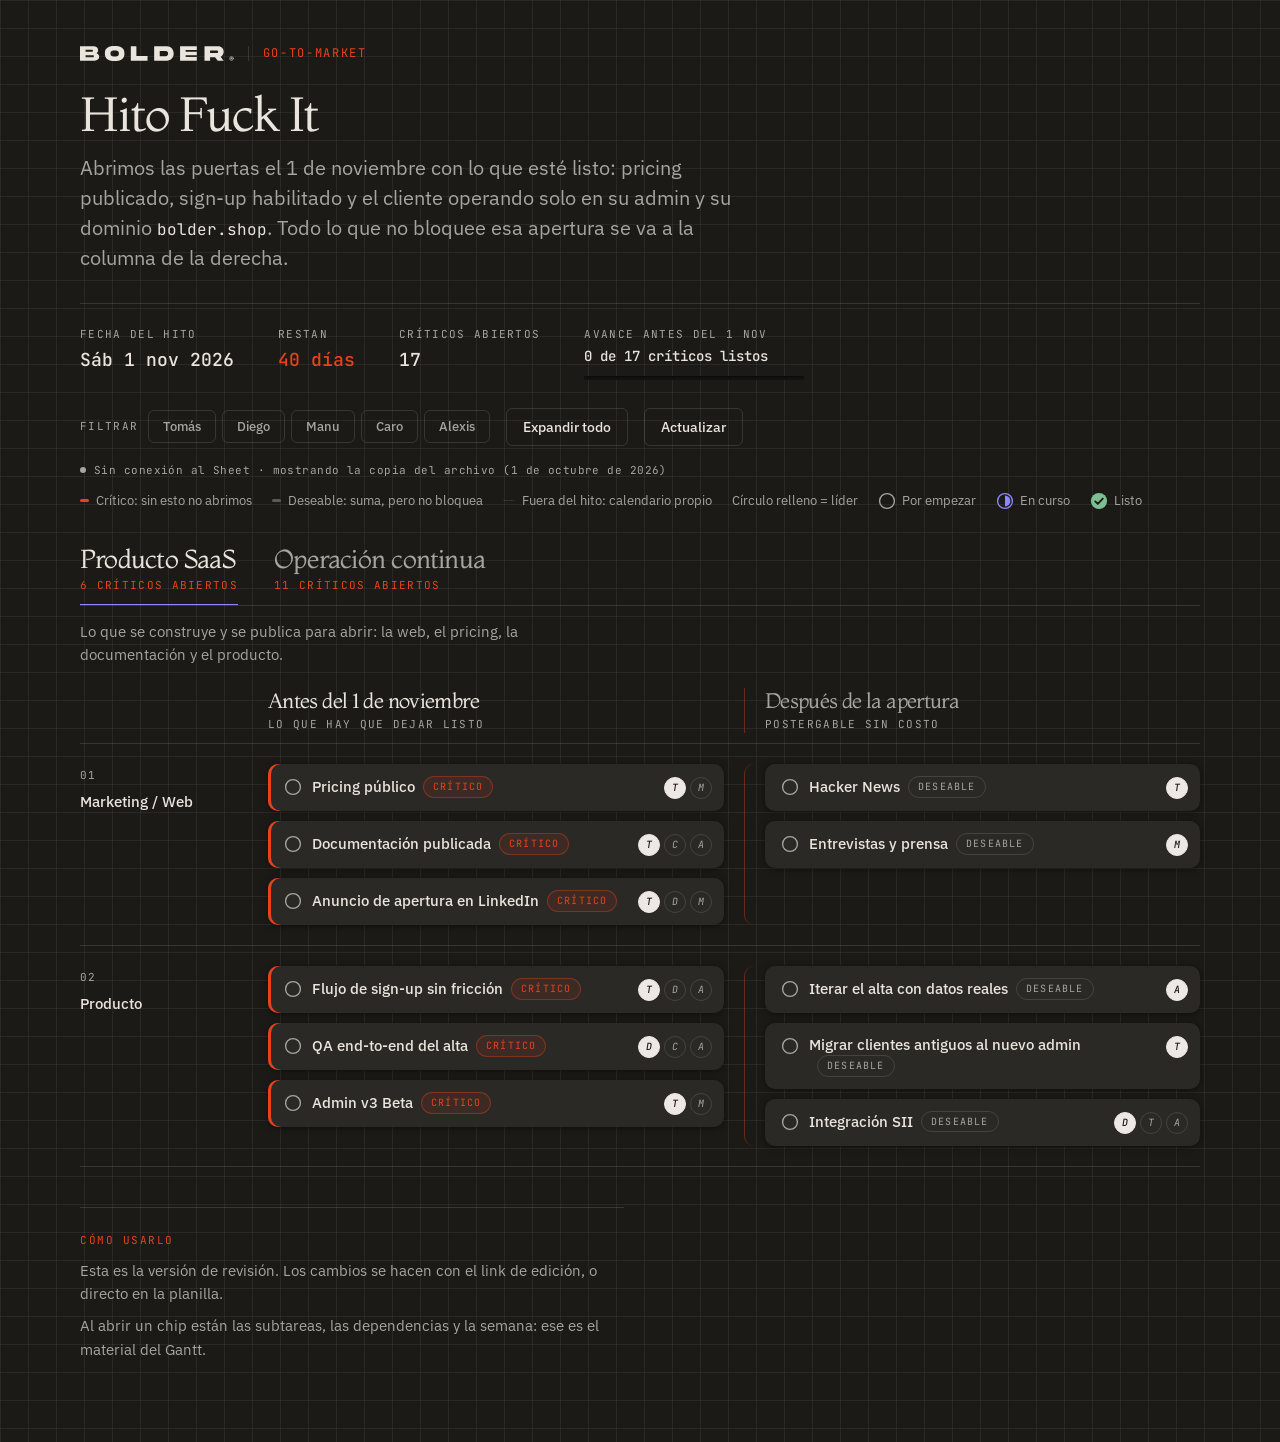
==== commit 591b4bf0: "Add files via upload" ====
--- a/index.html
+++ b/index.html
@@ -42,6 +42,13 @@
   --ember-line: rgba(232, 66, 29, .38);
   --ember-fill: rgba(232, 66, 29, .10);
 
+  /* Avance. --ok es el verde "valid" del manual; --ok-soft es su versión
+     aclarada para leerse sobre superficie oscura (derivado, no está en DESIGN.md). */
+  --ok: #3D7A4E;
+  --ok-soft: #7DBE93;
+  --doing-wash: rgba(104, 101, 169, .28);
+  --done-wash: rgba(61, 122, 78, .22);
+
   /* Tipografía */
   --font-display: "Flecha M", "Flecha S", "Montaga", Georgia, serif;
   --font-body: "IBM Plex Sans", -apple-system, BlinkMacSystemFont, "Segoe UI", sans-serif;
@@ -213,10 +220,87 @@
 .swatch { width: 9px; height: 3px; border-radius: 2px; display: inline-block; }
 .swatch.c { background: var(--ember); }
 .swatch.d { background: rgba(233, 228, 220, .32); }
+.legend .mk { display: inline-flex; align-items: center; gap: 6px; }
+.legend .mk svg { display: block; }
+.legend .mk[data-mark="doing"] svg { color: var(--indigo-soft); }
+.legend .mk[data-mark="done"] svg { color: var(--ok-soft); }
 .swatch.o { background: transparent; border-top: 1px dashed var(--line); height: 0; width: 12px; }
 
+/* ---------- pestañas ---------- */
+.tabs {
+  display: flex;
+  gap: 8px 36px;
+  margin-top: 34px;
+  border-bottom: 1px solid var(--line);
+  overflow-x: auto;
+  scrollbar-width: none;
+}
+.tabs::-webkit-scrollbar { display: none; }
+.tab {
+  flex-shrink: 0;
+  display: flex;
+  flex-direction: column;
+  align-items: flex-start;
+  gap: 4px;
+  padding: 0 0 12px;
+  margin-bottom: -1px;
+  background: none;
+  border: 0;
+  border-bottom: 2px solid transparent;
+  cursor: pointer;
+  text-align: left;
+  color: var(--muted);
+  transition: color .18s, border-color .18s;
+}
+.tab:hover { color: var(--text); }
+.tab[aria-selected="true"] { color: var(--text); border-bottom-color: var(--indigo-soft); }
+.tab-name {
+  font-family: var(--font-display);
+  font-weight: 400;
+  font-size: 26px;
+  line-height: 1.1;
+  letter-spacing: -.03em;
+}
+.tab .cnt {
+  font-family: var(--font-mono);
+  font-size: 11px;
+  letter-spacing: .12em;
+  text-transform: uppercase;
+  color: var(--ember);
+}
+.tab .cnt.zero { color: var(--ok-soft); }
+.tabnote { margin: 14px 0 0; font-size: 15px; color: var(--muted); max-width: var(--measure); min-height: 1.55em; }
+
+/* ---------- progreso ---------- */
+.meta .prog { min-width: 220px; }
+.bar { height: 4px; width: 100%; border-radius: 4px; background: var(--well); box-shadow: var(--well-inset); overflow: hidden; margin-top: 5px; }
+.bar i { display: block; height: 100%; width: 0; background: var(--ok-soft); border-radius: 4px; transition: width .4s var(--arrive); }
+.meta .prog .v { font-size: 14px; }
+
+.loading { margin: 40px 0; font-family: var(--font-mono); font-size: 12px; letter-spacing: .04em; color: var(--muted); }
+
+/* ---------- aviso ---------- */
+.toast {
+  position: fixed;
+  left: 50%;
+  bottom: 24px;
+  transform: translate(-50%, 12px);
+  max-width: min(480px, calc(100vw - 32px));
+  background: var(--ink-soft);
+  color: var(--text);
+  font-size: 14px;
+  padding: 12px 18px;
+  border-radius: var(--radius-panel);
+  box-shadow: var(--shadow-float);
+  opacity: 0;
+  pointer-events: none;
+  transition: opacity .2s, transform .3s var(--arrive);
+  z-index: 60;
+}
+.toast.on { opacity: 1; transform: translate(-50%, 0); }
+
 /* ---------- tablero ---------- */
-.board { margin-top: 34px; }
+.board { margin-top: 22px; }
 .colhead {
   display: grid;
   grid-template-columns: 168px 1fr 1fr;
@@ -284,18 +368,52 @@
 
 /* ---------- chips ---------- */
 .chip {
+  --drop: 0 0 0 0 transparent;
+  --edge: inset 0 0 0 0 transparent;
+  --ring: inset 0 0 0 0 transparent;
   background: var(--ink-soft);
   border-radius: var(--radius-panel);
-  box-shadow: var(--shadow-panel);
+  box-shadow: var(--drop), var(--edge), var(--ring), var(--shadow-panel);
   overflow: hidden;
-  transition: opacity .18s, box-shadow .18s;
-}
-.chip.crit { box-shadow: inset 3px 0 0 var(--ember), var(--shadow-panel); }
+  transition: opacity .18s, box-shadow .18s, background-color .18s;
+}
+/* El borde ember marca lo crítico que sigue abierto; al estar Listo se apaga. */
+.chip.crit:not(.av-done) { --edge: inset 3px 0 0 var(--ember); }
+.chip.av-doing {
+  background: linear-gradient(var(--doing-wash), var(--doing-wash)), var(--ink-soft);
+  --ring: inset 0 0 0 1px rgba(139, 135, 255, .32);
+}
+.chip.av-done {
+  background: linear-gradient(var(--done-wash), var(--done-wash)), var(--ink-soft);
+  --ring: inset 0 0 0 1px rgba(125, 190, 147, .30);
+}
+.chip.av-done .chip-title { color: var(--muted); }
 .chip.out { background: transparent; border: 1px dashed var(--line); box-shadow: none; }
+.chip.out.dropbefore { box-shadow: var(--drop); }
 .chip.dim { opacity: .26; }
 .chip.dragging { opacity: .4; }
-.chip.dropbefore { box-shadow: 0 -3px 0 -1px var(--indigo-soft), var(--shadow-panel); }
-.chip.crit.dropbefore { box-shadow: 0 -3px 0 -1px var(--indigo-soft), inset 3px 0 0 var(--ember), var(--shadow-panel); }
+.chip.dropbefore { --drop: 0 -3px 0 -1px var(--indigo-soft); }
+
+/* ---------- marca de avance ---------- */
+.mark {
+  width: 22px;
+  height: 22px;
+  flex-shrink: 0;
+  display: grid;
+  place-items: center;
+  padding: 0;
+  margin-top: 0;
+  background: transparent;
+  border: 0;
+  border-radius: 50%;
+  color: var(--muted);
+}
+.mark svg { display: block; }
+.mark.av-doing { color: var(--indigo-soft); }
+.mark.av-done { color: var(--ok-soft); }
+button.mark { cursor: pointer; transition: transform .18s var(--arrive), color .18s; }
+button.mark:hover { transform: scale(1.12); }
+button.mark:active { transform: scale(.94); }
 
 .chip-head { display: flex; align-items: flex-start; gap: 8px; padding: 12px 12px 12px 14px; }
 .chip-open {
@@ -507,6 +625,8 @@
   .col.later::before { content: "Después de la apertura"; padding-top: 6px; border-top: 1px solid var(--ember-line); }
   .two { grid-template-columns: 1fr; }
   .lede { font-size: 18px; }
+  .tab-name { font-size: 22px; }
+  .tabs { gap: 8px 24px; margin-inline: -20px; padding-inline: 20px; }
 }
 
 @media (prefers-reduced-motion: reduce) {
@@ -546,7 +666,8 @@
   <div class="meta">
     <div><span class="k">Fecha del hito</span><span class="v">Sáb 1 nov 2026</span></div>
     <div><span class="k">Restan</span><span class="v hot" id="left">40 días</span></div>
-    <div><span class="k">Críticos abiertos</span><span class="v" id="critcount">14</span></div>
+    <div><span class="k">Críticos abiertos</span><span class="v" id="critcount">–</span></div>
+    <div class="prog"><span class="k">Avance antes del 1 nov</span><span class="v" id="progtxt">–</span><div class="bar"><i id="progbar"></i></div></div>
   </div>
 
   <div class="controls">
@@ -570,9 +691,16 @@
     <span><i class="swatch d"></i> Deseable: suma, pero no bloquea</span>
     <span><i class="swatch o"></i> Fuera del hito: calendario propio</span>
     <span>Círculo relleno = líder</span>
+    <span class="mk" data-mark="todo">Por empezar</span>
+    <span class="mk" data-mark="doing">En curso</span>
+    <span class="mk" data-mark="done">Listo</span>
   </div>
 
+  <div class="tabs" id="tabs" role="tablist" aria-label="Vistas del tablero"></div>
+  <p class="tabnote" id="tabnote"></p>
+
   <div class="board" id="board"></div>
+  <div class="toast" id="toast" role="status" aria-live="polite"></div>
 
   <div class="notes">
     <h3>Cómo usarlo</h3>
@@ -585,6 +713,7 @@
 
 <script>
 /* Copia incluida en el archivo: lo que se muestra si el Sheet no responde. */
+var BUILD_DATE = "1 de octubre de 2026";
 var FALLBACK_ROWS = [
  {
   "id": "mkt-pricing",
@@ -597,7 +726,8 @@
   "semana": "1–2",
   "dependencia": "Bloquea: sign-up · guion de venta · anuncio",
   "subtareas": "Manu — revisar el pricing ya trabajado: planes, límites y precios\nManu — ajustar la información que quedó desalineada\nTomás — publicar la página de pricing\nTomás — linkearla desde el sitio y desde el sign-up",
-  "orden": 1
+  "orden": 1,
+  "avance": "Por empezar"
  },
  {
   "id": "mkt-docs",
@@ -606,24 +736,12 @@
   "estado": "Crítico",
   "titulo": "Documentación publicada",
   "lider": "Tomás",
-  "participantes": "Diego, Alexis",
+  "participantes": "Caro, Alexis",
   "semana": "2–3",
   "dependencia": "Bloquea: auto-atención de soporte",
-  "subtareas": "Alexis — revisión básica de la documentación de API (ya existe)\nDiego — complementar la documentación de cliente final\nTomás — publicar ambas y linkearlas desde el sitio",
-  "orden": 2
- },
- {
-  "id": "mkt-logos",
-  "carril": "Marketing / Web",
-  "columna": "Antes",
-  "estado": "Deseable",
-  "titulo": "Prueba social en la web ES",
-  "lider": "Diego",
-  "participantes": "Manu",
-  "semana": "3",
-  "dependencia": "",
-  "subtareas": "Elegir 2 clientes representativos para quien llegue al sitio\nManu — pedir la autorización de uso de marca\nDiego — subir los logos a la web en español",
-  "orden": 3
+  "subtareas": "Alexis — revisión básica de la documentación de API (ya existe)\nCaro — complementar la documentación de cliente final\nTomás — publicar ambas y linkearlas desde el sitio",
+  "orden": 2.5,
+  "avance": "Por empezar"
  },
  {
   "id": "mkt-linkedin",
@@ -631,12 +749,13 @@
   "columna": "Antes",
   "estado": "Crítico",
   "titulo": "Anuncio de apertura en LinkedIn",
-  "lider": "Manu",
-  "participantes": "Tomás, Diego",
+  "lider": "Tomás",
+  "participantes": "Diego, Manu",
   "semana": "6",
   "dependencia": "Depende de: pricing público · QA del alta",
   "subtareas": "Definir el mensaje: qué abre, para quién y qué cambia respecto de hoy\nPosts desde los perfiles de los 3 + la página de Bolder\nPublicar el 1/11, no antes",
-  "orden": 4
+  "orden": 4,
+  "avance": "Por empezar"
  },
  {
   "id": "mkt-hn",
@@ -649,7 +768,8 @@
   "semana": "",
   "dependencia": "",
   "subtareas": "Show HN con el ángulo técnico: headless y casi 20 años de plataforma\nElegir día y hora, y tener preparadas las respuestas del hilo\nRequiere alta estable y documentación de API decente",
-  "orden": 1
+  "orden": 1,
+  "avance": "Por empezar"
  },
  {
   "id": "mkt-prensa",
@@ -662,20 +782,8 @@
   "semana": "",
   "dependencia": "",
   "subtareas": "Lista de podcasts, medios y newsletters de ecommerce LATAM\nContactar potenciales entrevistados con el caso ya abierto",
-  "orden": 2
- },
- {
-  "id": "prod-bloq",
-  "carril": "Producto",
-  "columna": "Antes",
-  "estado": "Crítico",
-  "titulo": "Bloqueantes de salida definidos",
-  "lider": "Tomás",
-  "participantes": "Alexis, Diego",
-  "semana": "1",
-  "dependencia": "Bloquea: todo el carril de Producto",
-  "subtareas": "Listar los candidatos: nuevo checkout para todos, nuevo admin, lo que falte\nDecidir cuáles bloquean la apertura y cuáles conviven con ella\nResponsable y fecha por cada bloqueante que quede dentro",
-  "orden": 1
+  "orden": 2,
+  "avance": "Por empezar"
  },
  {
   "id": "prod-signup",
@@ -683,25 +791,13 @@
   "columna": "Antes",
   "estado": "Crítico",
   "titulo": "Flujo de sign-up sin fricción",
-  "lider": "Alexis",
-  "participantes": "Tomás, Diego",
+  "lider": "Tomás",
+  "participantes": "Diego, Alexis",
   "semana": "1–4",
   "dependencia": "Ruta crítica · depende de pricing y T&C",
-  "subtareas": "Revisar el flujo actual: existe, pero es básico y pasa por el equipo\nLevantar las observaciones y traspasarlas a desarrollo\nPriorizar e implementar: alta directa hasta admin + dominio bolder.shop\nConectar el medio de pago (ya activo) al alta\nIncorporar la aceptación de T&C dentro del flujo",
-  "orden": 2
- },
- {
-  "id": "prod-cerrar",
-  "carril": "Producto",
-  "columna": "Antes",
-  "estado": "Crítico",
-  "titulo": "Cerrar los bloqueantes",
-  "lider": "Tomás",
-  "participantes": "Alexis",
-  "semana": "2–5",
-  "dependencia": "Depende de: bloqueantes definidos",
-  "subtareas": "Ejecutar lo que quedó dentro: nuevo checkout y/o nuevo admin\nCorte semana 5: lo que no esté, sale a la columna de la derecha",
-  "orden": 3
+  "subtareas": "Revisar el flujo actual: existe, pero es básico y pasa por el equipo\nLevantar las observaciones y traspasarlas a desarrollo\nPriorizar e implementar: alta directa hasta admin + dominio bolder.shop\nIncorporar la aceptación de T&C dentro del flujo",
+  "orden": 2,
+  "avance": "Por empezar"
  },
  {
   "id": "prod-qa",
@@ -709,12 +805,13 @@
   "columna": "Antes",
   "estado": "Crítico",
   "titulo": "QA end-to-end del alta",
-  "lider": "Alexis",
-  "participantes": "Caro, Diego",
+  "lider": "Diego",
+  "participantes": "Caro, Alexis",
   "semana": "5",
   "dependencia": "Depende de: sign-up · bloqueantes",
   "subtareas": "Alta completa sin que intervenga nadie: registro → pago → admin → tienda en dominio\nProbar en móvil y con alguien ajeno al equipo mirando\nLista de errores conocidos y acuerdo de con cuáles salimos igual",
-  "orden": 4
+  "orden": 4,
+  "avance": "Por empezar"
  },
  {
   "id": "prod-iterar",
@@ -727,7 +824,8 @@
   "semana": "",
   "dependencia": "",
   "subtareas": "Dónde abandonan los primeros clientes self-service\nAjustes de fricción con los primeros 10 registros en la mano",
-  "orden": 1
+  "orden": 1,
+  "avance": "Por empezar"
  },
  {
   "id": "prod-migrar",
@@ -740,7 +838,8 @@
   "semana": "",
   "dependencia": "",
   "subtareas": "Solo si no quedó como bloqueante en la semana 1\nPlan de migración por tandas, avisando a cada cliente",
-  "orden": 2
+  "orden": 2,
+  "avance": "Por empezar"
  },
  {
   "id": "chp-soporte",
@@ -753,20 +852,22 @@
   "semana": "2–5",
   "dependencia": "Depende de: documentación de cliente final",
   "subtareas": "Definir por dónde entra el cliente self-service, que no llega por Slack\nFAQ y respuestas automáticas para lo repetitivo\nReglas de derivación: qué resuelve Caro, qué va a Alexis, qué escala\nTiempo de respuesta que comprometemos y quién lo mira",
-  "orden": 1
+  "orden": 1,
+  "avance": "Por empezar"
  },
  {
   "id": "chp-postalta",
   "carril": "Customer Happiness",
-  "columna": "Antes",
-  "estado": "Crítico",
+  "columna": "Después",
+  "estado": "Deseable",
   "titulo": "Seguimiento post-alta",
   "lider": "Caro",
   "participantes": "Manu",
   "semana": "4–5",
   "dependencia": "Depende de: sign-up funcionando",
   "subtareas": "Quién se entera cuando entra un cliente nuevo: alerta automática a Slack\nContacto en día 1 y día 7, y qué se le pregunta en cada uno\nCriterio para pasarlo a Manu como oportunidad comercial",
-  "orden": 2
+  "orden": 4,
+  "avance": "Por empezar"
  },
  {
   "id": "chp-deriv",
@@ -779,7 +880,8 @@
   "semana": "",
   "dependencia": "",
   "subtareas": "Reclasificar los tickets reales de las primeras semanas\nAutomatizar lo que se repita, no lo que suponemos que se va a repetir",
-  "orden": 1
+  "orden": 1,
+  "avance": "Por empezar"
  },
  {
   "id": "chp-estandar",
@@ -792,20 +894,22 @@
   "semana": "",
   "dependencia": "",
   "subtareas": "Escribir el estándar antes de que el volumen lo defina solo\nEvolución del rol hacia happiness proactivo, con carga acotada",
-  "orden": 2
+  "orden": 2,
+  "avance": "Por empezar"
  },
  {
   "id": "chp-semaforo",
   "carril": "Customer Happiness",
-  "columna": "Después",
-  "estado": "Deseable",
+  "columna": "Antes",
+  "estado": "Crítico",
   "titulo": "Semáforo de clientes",
   "lider": "Diego",
   "participantes": "Caro",
   "semana": "",
   "dependencia": "",
   "subtareas": "Terminar el verde / amarillo / rojo ya iniciado\nAnticipar churn de la cartera actual mientras entran los nuevos",
-  "orden": 3
+  "orden": 2,
+  "avance": "Por empezar"
  },
  {
   "id": "sales-guion",
@@ -818,33 +922,36 @@
   "semana": "3–4",
   "dependencia": "Depende de: pricing público",
   "subtareas": "El discurso cambia cuando el precio es público: ajustarlo antes, no después\nRespuesta a \"¿por qué esto y no Shopify?\" con el precio en pantalla\nQué se hace con el lead que ya se dio de alta solo",
-  "orden": 1
+  "orden": 1,
+  "avance": "Por empezar"
  },
  {
   "id": "sales-ref",
   "carril": "Sales / BizDev",
   "columna": "Antes",
-  "estado": "Deseable",
+  "estado": "Crítico",
   "titulo": "Estructura de referidos",
   "lider": "Manu",
-  "participantes": "Diego",
+  "participantes": "Diego, Caro",
   "semana": "2–3",
   "dependencia": "",
   "subtareas": "Ficha de captura: qué información se le pide a quien refiere para que sirva\nCómo y en cuánto tiempo se traspasa al agente comercial\nDónde queda registrado y quién hace el seguimiento\nCasos vivos para probarla: Canal Cero, Manuel Suárez, Entre Lagos",
-  "orden": 2
+  "orden": 2,
+  "avance": "Por empezar"
  },
  {
   "id": "sales-out",
   "carril": "Sales / BizDev",
   "columna": "Antes",
-  "estado": "Deseable",
+  "estado": "Crítico",
   "titulo": "Estructura outbound con metas",
   "lider": "Manu",
-  "participantes": "Tomás",
+  "participantes": "",
   "semana": "2–4",
   "dependencia": "",
   "subtareas": "Meta de clientes nuevos por mes, y desde ahí la cadena hacia atrás\nCuántos leads contactar, tasa de respuesta y tasa de cierre esperadas\nFuentes (WhatsApp, Google Maps) y dónde se registra cada contacto",
-  "orden": 3
+  "orden": 3,
+  "avance": "Por empezar"
  },
  {
   "id": "sales-tracks",
@@ -857,7 +964,8 @@
   "semana": "",
   "dependencia": "Meta mensual propia",
   "subtareas": "Outbound (velociraptores), B2B (brontosaurios) y referidos corren con su propia meta mensual\nNo entran al Gantt del hito: solo su estructura, que está en la columna de la izquierda",
-  "orden": 1
+  "orden": 1,
+  "avance": "Por empezar"
  },
  {
   "id": "fin-tyc",
@@ -870,7 +978,8 @@
   "semana": "1–4",
   "dependencia": "Bloquea: el sign-up",
   "subtareas": "Cerrar lo que falta de los documentos, que están avanzados\nRevisión legal externa: estructura Fork y subprocesadores del DPA\nPublicarlos en el sitio y linkearlos\nAceptación explícita dentro del alta, no en un PDF aparte",
-  "orden": 1
+  "orden": 1,
+  "avance": "Por empezar"
  },
  {
   "id": "fin-cobro",
@@ -883,7 +992,8 @@
   "semana": "2–4",
   "dependencia": "Depende de: pricing definido",
   "subtareas": "El medio de pago ya está activo: definir cómo se conecta al flujo\n¿Hay trial? ¿Cuándo se cobra el primer mes? ¿Qué pasa si el cobro falla?\nEmisión del documento tributario al cliente nuevo desde el día uno",
-  "orden": 2
+  "orden": 2,
+  "avance": "Por empezar"
  },
  {
   "id": "fin-factura",
@@ -896,7 +1006,8 @@
   "semana": "",
   "dependencia": "",
   "subtareas": "Emisión y envío automáticos a toda la cartera, no solo a los nuevos\nVa después porque el volumen del primer mes se aguanta a mano",
-  "orden": 1
+  "orden": 1,
+  "avance": "Por empezar"
  },
  {
   "id": "fin-proy",
@@ -909,7 +1020,8 @@
   "semana": "",
   "dependencia": "",
   "subtareas": "Simplificar la proyección financiera y el tracking de pagos\nActualizar la proyección de ingresos con la información comercial de todos los tracks\nRevisar el supuesto de sueldos de noviembre contra las tiendas que realmente entren",
-  "orden": 2
+  "orden": 2,
+  "avance": "Por empezar"
  },
  {
   "id": "fin-tools",
@@ -922,59 +1034,106 @@
   "semana": "",
   "dependencia": "",
   "subtareas": "Contratar la suscripción de equipo de Claude para todas las áreas\nRevisar el plan de Slack: hoy se paga de más por los clientes incluidos",
-  "orden": 3
- },
- {
-  "id": "proj-duenio",
+  "orden": 3,
+  "avance": "Por empezar"
+ },
+ {
+  "id": "cmucq4d3qods",
   "carril": "Projects",
   "columna": "Antes",
   "estado": "Crítico",
-  "titulo": "Dueño del plan y alerta temprana",
+  "titulo": "Ecommerce Yves Rocher",
   "lider": "Diego",
-  "participantes": "",
-  "semana": "1",
-  "dependencia": "Cadencia: viernes",
-  "subtareas": "Quién levanta la mano cuando un carril se atrasa, y con cuánta anticipación\nCheckpoint del hito los viernes, 15 minutos, sobre este mismo tablero\nUn solo tablero visible para los 5, no una versión por persona",
-  "orden": 1
- },
- {
-  "id": "proj-capacidad",
+  "participantes": "Caro",
+  "semana": "",
+  "dependencia": "",
+  "subtareas": "",
+  "orden": 1,
+  "avance": "Por empezar"
+ },
+ {
+  "id": "cmucq4z2dmgb",
   "carril": "Projects",
   "columna": "Antes",
   "estado": "Crítico",
-  "titulo": "Proteger las últimas dos semanas",
+  "titulo": "Integración Brevo",
   "lider": "Diego",
-  "participantes": "Tomás, Alexis",
-  "semana": "3",
-  "dependencia": "Riesgo: el equipo técnico es el mismo de los proyectos",
-  "subtareas": "Revisar los compromisos con clientes entre el 20/10 y el 1/11\nMover lo que se pueda mover y avisar a tiempo lo que no\nAlexis y Tomás con holgura real para QA y bloqueantes",
-  "orden": 2
- },
- {
-  "id": "proj-adelantar",
+  "participantes": "Tomás",
+  "semana": "",
+  "dependencia": "",
+  "subtareas": "",
+  "orden": 2,
+  "avance": "Por empezar"
+ },
+ {
+  "id": "cmucq5grr1fh",
   "carril": "Projects",
   "columna": "Antes",
+  "estado": "Crítico",
+  "titulo": "Nuevo ARQ+",
+  "lider": "Diego",
+  "participantes": "Tomás",
+  "semana": "",
+  "dependencia": "",
+  "subtareas": "",
+  "orden": 3,
+  "avance": "Por empezar"
+ },
+ {
+  "id": "cmucq87iwyww",
+  "carril": "Projects",
+  "columna": "Antes",
+  "estado": "Crítico",
+  "titulo": "Integración ITAM",
+  "lider": "Caro",
+  "participantes": "Diego, Alexis",
+  "semana": "",
+  "dependencia": "",
+  "subtareas": "",
+  "orden": 4,
+  "avance": "Por empezar"
+ },
+ {
+  "id": "cmucqae78if1",
+  "carril": "Producto",
+  "columna": "Antes",
+  "estado": "Crítico",
+  "titulo": "Admin v3 Beta",
+  "lider": "Tomás",
+  "participantes": "Manu",
+  "semana": "",
+  "dependencia": "",
+  "subtareas": "",
+  "orden": 5,
+  "avance": "Por empezar"
+ },
+ {
+  "id": "cmucqbzku31s",
+  "carril": "Producto",
+  "columna": "Después",
   "estado": "Deseable",
-  "titulo": "Decisión de adelantar la fecha",
-  "lider": "Diego",
-  "participantes": "Tomás, Manu",
-  "semana": "3",
-  "dependencia": "",
-  "subtareas": "Punto de control el viernes 9/10, al cierre de la semana 3\nSe adelanta solo si los cuatro críticos de Producto están cerrados o a la vista\nSi se adelanta, el anuncio se mueve con la fecha, no al revés",
-  "orden": 3
- },
- {
-  "id": "proj-clientes",
-  "carril": "Projects",
-  "columna": "Después",
-  "estado": "Fuera del hito",
-  "titulo": "Proyectos con clientes: Knop, Yves Rocher, ARQ+",
+  "titulo": "Integración SII",
   "lider": "Diego",
   "participantes": "Tomás, Alexis",
   "semana": "",
-  "dependencia": "Gantt propio por proyecto",
-  "subtareas": "Cada proyecto mantiene sus fechas comprometidas con el cliente\nSolo entran al hito por la capacidad técnica que consumen",
-  "orden": 1
+  "dependencia": "",
+  "subtareas": "",
+  "orden": 3,
+  "avance": "Por empezar"
+ },
+ {
+  "id": "cmucqdm2cnq3",
+  "carril": "Finanzas / Admin",
+  "columna": "Antes",
+  "estado": "Deseable",
+  "titulo": "Representante legal Bolder",
+  "lider": "Tomás",
+  "participantes": "Diego",
+  "semana": "",
+  "dependencia": "",
+  "subtareas": "avanzar en el traspaso a Diego\nde no tenerlo bloquea postulaciones y otros trámites que ralentizan la administración actual",
+  "orden": 3,
+  "avance": "Por empezar"
  }
 ];
 </script>
@@ -993,21 +1152,35 @@
   /* ============================================================ */
 
   var LANES = [
-    { id: "mkt",   n: "01", name: "Marketing / Web",     sheet: "Marketing / Web" },
-    { id: "prod",  n: "02", name: "Producto",            sheet: "Producto" },
-    { id: "chp",   n: "03", name: "Customer Happiness",  sheet: "Customer Happiness" },
-    { id: "sales", n: "04", name: "Sales / BizDev",      sheet: "Sales / BizDev" },
-    { id: "fin",   n: "05", name: "Finanzas / Admin",    sheet: "Finanzas / Admin" },
-    { id: "proj",  n: "06", name: "Projects",            sheet: "Projects" }
+    { id: "mkt",   name: "Marketing / Web",     sheet: "Marketing / Web" },
+    { id: "prod",  name: "Producto",            sheet: "Producto" },
+    { id: "chp",   name: "Customer Happiness",  sheet: "Customer Happiness" },
+    { id: "sales", name: "Sales / BizDev",      sheet: "Sales / BizDev" },
+    { id: "fin",   name: "Finanzas / Admin",    sheet: "Finanzas / Admin" },
+    { id: "proj",  name: "Projects",            sheet: "Projects" }
   ];
+  // Dos pestañas, una sola base de datos: cada carril pertenece a una pestaña.
+  var TABS = [
+    { id: "saas", name: "Producto SaaS", lanes: ["mkt", "prod"],
+      note: "Lo que se construye y se publica para abrir: la web, el pricing, la documentación y el producto." },
+    { id: "ops",  name: "Operación continua", lanes: ["chp", "sales", "fin", "proj"],
+      note: "Lo que tiene que funcionar alrededor del producto: soporte, ventas, finanzas y proyectos con clientes." }
+  ];
+  var AVANCE = { todo: "Por empezar", doing: "En curso", done: "Listo" };
+  var AV_NEXT = { todo: "doing", doing: "done", done: "todo" };
   var PEOPLE = { T: "Tomás", D: "Diego", M: "Manu", C: "Caro", A: "Alexis" };
   var PORDER = ["T", "D", "M", "C", "A"];
   var KINDS = { crit: "Crítico", want: "Deseable", out: "Fuera del hito" };
   var COLS = { before: "Antes", later: "Después" };
 
+  var BUILD = typeof BUILD_DATE === "string" ? BUILD_DATE : "";
   var LS_CACHE = "bolder-hito-cache";
+  var DEFAULT_TAB = "saas";
+  var FETCH_TIMEOUT = 12000;
 
   var state = [];
+  var loaded = false;
+  var tab = DEFAULT_TAB;
   var expanded = {};
   var filter = null;
   var canEdit = false;
@@ -1029,6 +1202,16 @@
     if (p.indexOf("project") > -1 || p.indexOf("proyecto") > -1) return "proj";
     return "mkt";
   }
+  function avanceFromSheet(v) {
+    var p = plain(v);
+    if (p.indexOf("listo") > -1 || p.indexOf("hecho") > -1 || p.indexOf("complet") > -1) return "done";
+    if (p.indexOf("curso") > -1 || p.indexOf("desarrollo") > -1 || p.indexOf("progreso") > -1) return "doing";
+    return "todo";
+  }
+  function tabOfLane(laneId) {
+    for (var i = 0; i < TABS.length; i++) if (TABS[i].lanes.indexOf(laneId) > -1) return TABS[i];
+    return TABS[0];
+  }
   function colFromSheet(v) { return plain(v).indexOf("antes") === 0 ? "before" : "later"; }
   function kindFromSheet(v) {
     var p = plain(v);
@@ -1053,6 +1236,7 @@
       lane: laneFromSheet(r.carril),
       col: colFromSheet(r.columna),
       kind: kindFromSheet(r.estado),
+      av: avanceFromSheet(r.avance),
       title: String(r.titulo || "").trim(),
       lead: initialFromName(r.lider),
       people: peopleFromSheet(r.participantes),
@@ -1069,6 +1253,7 @@
       carril: lane ? lane.sheet : c.lane,
       columna: COLS[c.col] || "Antes",
       estado: KINDS[c.kind] || "Deseable",
+      avance: AVANCE[c.av] || AVANCE.todo,
       titulo: c.title,
       lider: PEOPLE[c.lead] || "",
       participantes: (c.people || []).map(function (p) { return PEOPLE[p] || p; }).join(", "),
@@ -1105,17 +1290,26 @@
   function fetchRows(silent) {
     if (!API_URL) { setSync(false, "Sin Sheet configurado · copia incluida en el archivo"); return Promise.resolve(); }
     if (!silent) setSync(false, "Leyendo el Sheet…");
-    return fetch(API_URL + "?t=" + Date.now(), { method: "GET" })
-      .then(function (r) { return r.json(); })
+    var timeout = new Promise(function (_, reject) { setTimeout(function () { reject(new Error("timeout")); }, FETCH_TIMEOUT); });
+    var req = fetch(API_URL + "?t=" + Date.now(), { method: "GET" }).then(function (r) { return r.json(); });
+    return Promise.race([req, timeout])
       .then(function (d) {
         if (!d || !d.ok || !d.rows) throw new Error("respuesta inesperada");
         adoptRows(d.rows);
+        loaded = true;
         cacheSave();
         render();
         setSync(true, "Sheet · actualizado " + hhmm());
       })
       .catch(function () {
-        setSync(false, "Sin conexión al Sheet · mostrando la última copia");
+        if (!state.length) {
+          // Nunca vimos el Sheet en este navegador: se muestra la copia del archivo, avisando de su fecha.
+          adoptRows(FALLBACK_ROWS);
+          render();
+          setSync(false, "Sin conexión al Sheet · mostrando la copia del archivo" + (BUILD ? " (" + BUILD + ")" : ""));
+        } else {
+          setSync(false, "Sin conexión al Sheet · mostrando la última copia");
+        }
       });
   }
 
@@ -1200,7 +1394,7 @@
   }
 
   function chipNode(chip) {
-    var node = el("div", "chip" + (chip.kind === "crit" ? " crit" : "") + (chip.kind === "out" ? " out" : ""));
+    var node = el("div", "chip" + (chip.kind === "crit" ? " crit" : "") + (chip.kind === "out" ? " out" : "") + " av-" + chip.av);
     node.dataset.id = chip.id;
     if (canEdit) node.draggable = true;
 
@@ -1211,6 +1405,8 @@
       grip.setAttribute("aria-hidden", "true");
       head.appendChild(grip);
     }
+
+    head.appendChild(markNode(chip));
 
     var open = el("button", "chip-open");
     open.type = "button";
@@ -1279,6 +1475,56 @@
     }
 
     return node;
+  }
+
+  function markSvg(av) {
+    var ns = "http://www.w3.org/2000/svg";
+    var svg = document.createElementNS(ns, "svg");
+    svg.setAttribute("viewBox", "0 0 20 20");
+    svg.setAttribute("width", "18");
+    svg.setAttribute("height", "18");
+    svg.setAttribute("aria-hidden", "true");
+    function node(name, attrs) {
+      var n = document.createElementNS(ns, name);
+      for (var k in attrs) n.setAttribute(k, attrs[k]);
+      svg.appendChild(n);
+    }
+    if (av === "done") {
+      node("circle", { cx: 10, cy: 10, r: 9, fill: "currentColor" });
+      node("path", { d: "M5.8 10.4l2.9 2.9 5.5-6", fill: "none", stroke: "#1B1A17", "stroke-width": 2, "stroke-linecap": "round", "stroke-linejoin": "round" });
+    } else if (av === "doing") {
+      node("circle", { cx: 10, cy: 10, r: 8.25, fill: "none", stroke: "currentColor", "stroke-width": 1.5 });
+      node("path", { d: "M10 4a6 6 0 0 1 0 12z", fill: "currentColor" });
+    } else {
+      node("circle", { cx: 10, cy: 10, r: 8.25, fill: "none", stroke: "currentColor", "stroke-width": 1.5 });
+    }
+    return svg;
+  }
+
+  function markNode(chip) {
+    var label = AVANCE[chip.av] || AVANCE.todo;
+    if (!canEdit) {
+      var s = el("span", "mark av-" + chip.av);
+      s.title = label;
+      s.setAttribute("role", "img");
+      s.setAttribute("aria-label", label);
+      s.appendChild(markSvg(chip.av));
+      return s;
+    }
+    var b = el("button", "mark av-" + chip.av);
+    b.type = "button";
+    b.title = label + " · clic para pasar a " + AVANCE[AV_NEXT[chip.av]];
+    b.setAttribute("aria-label", "Avance: " + label + ". Clic para pasar a " + AVANCE[AV_NEXT[chip.av]]);
+    b.appendChild(markSvg(chip.av));
+    b.addEventListener("click", function (e) {
+      e.stopPropagation();
+      chip.av = AV_NEXT[chip.av];
+      queueWrite("set", chip);
+      cacheSave();
+      render();
+    });
+    b.addEventListener("dragstart", function (e) { e.preventDefault(); e.stopPropagation(); });
+    return b;
   }
 
   function detailNode(chip) {
@@ -1341,8 +1587,86 @@
     return c;
   }
 
+  function pad2(n) { return (n < 10 ? "0" : "") + n; }
+
+  function openCrit(laneIds) {
+    return state.filter(function (c) {
+      return c.kind === "crit" && c.col === "before" && c.av !== "done" && (!laneIds || laneIds.indexOf(c.lane) > -1);
+    }).length;
+  }
+
+  function writeHash() {
+    var parts = [];
+    if (tab !== DEFAULT_TAB) parts.push("tab=" + tab);
+    if (canEdit) parts.push("edit=" + encodeURIComponent(editKey));
+    var h = parts.length ? "#" + parts.join("&") : "";
+    try { history.replaceState(null, "", location.pathname + location.search + h); } catch (e) {}
+  }
+  function readTabFromHash() {
+    var m2 = /(?:^|[#&])tab=([^&]+)/.exec(location.hash || "");
+    var id = m2 ? decodeURIComponent(m2[1]) : DEFAULT_TAB;
+    for (var i = 0; i < TABS.length; i++) if (TABS[i].id === id) return id;
+    return DEFAULT_TAB;
+  }
+  function setTab(id) {
+    if (id === tab) return;
+    tab = id;
+    writeHash();
+    render();
+  }
+  function activeTab() {
+    for (var i = 0; i < TABS.length; i++) if (TABS[i].id === tab) return TABS[i];
+    return TABS[0];
+  }
+
+  var toastTimer = null;
+  function toast(msg) {
+    var t = document.getElementById("toast");
+    t.textContent = msg;
+    t.classList.add("on");
+    if (toastTimer) clearTimeout(toastTimer);
+    toastTimer = setTimeout(function () { t.classList.remove("on"); }, 4200);
+  }
+
+  function renderTabs() {
+    var box = document.getElementById("tabs");
+    box.innerHTML = "";
+    TABS.forEach(function (t) {
+      var b = el("button", "tab");
+      b.type = "button";
+      b.id = "tab-" + t.id;
+      b.setAttribute("role", "tab");
+      b.setAttribute("aria-selected", String(t.id === tab));
+      b.setAttribute("aria-controls", "board");
+      b.tabIndex = t.id === tab ? 0 : -1;
+      b.appendChild(el("span", "tab-name", t.name));
+      var open = openCrit(t.lanes);
+      var cnt = el("span", "cnt" + (open === 0 ? " zero" : ""), open === 0 ? "sin críticos abiertos" : open + (open === 1 ? " crítico abierto" : " críticos abiertos"));
+      b.appendChild(cnt);
+      b.addEventListener("click", function () { setTab(t.id); });
+      b.addEventListener("keydown", function (e) {
+        if (e.key !== "ArrowRight" && e.key !== "ArrowLeft") return;
+        var i = TABS.indexOf(t) + (e.key === "ArrowRight" ? 1 : -1);
+        var nx = TABS[(i + TABS.length) % TABS.length];
+        setTab(nx.id);
+        var nb = document.getElementById("tab-" + nx.id);
+        if (nb) nb.focus();
+      });
+      box.appendChild(b);
+    });
+    document.getElementById("tabnote").textContent = activeTab().note;
+    board.setAttribute("role", "tabpanel");
+    board.setAttribute("aria-labelledby", "tab-" + tab);
+  }
+
   function render() {
     board.innerHTML = "";
+    renderTabs();
+
+    if (!state.length) {
+      board.appendChild(el("p", "loading", "Leyendo el Sheet…"));
+      return;
+    }
 
     var head = el("div", "colhead");
     head.appendChild(el("div"));
@@ -1356,10 +1680,11 @@
     head.appendChild(h2);
     board.appendChild(head);
 
-    LANES.forEach(function (lane) {
+    activeTab().lanes.forEach(function (laneId, i) {
+      var lane = LANES.filter(function (l) { return l.id === laneId; })[0];
       var row = el("div", "lane");
       var name = el("div", "lane-name");
-      name.appendChild(el("span", "n", lane.n));
+      name.appendChild(el("span", "n", pad2(i + 1)));
       name.appendChild(el("span", "nm", lane.name));
       row.appendChild(name);
       row.appendChild(colNode(lane.id, "before"));
@@ -1368,8 +1693,12 @@
     });
 
     applyFilter();
-    document.getElementById("critcount").textContent =
-      String(state.filter(function (c) { return c.kind === "crit" && c.col === "before"; }).length);
+
+    var crit = state.filter(function (c) { return c.kind === "crit" && c.col === "before"; });
+    var done = crit.filter(function (c) { return c.av === "done"; }).length;
+    document.getElementById("critcount").textContent = String(crit.length - done);
+    document.getElementById("progtxt").textContent = done + " de " + crit.length + " críticos listos";
+    document.getElementById("progbar").style.width = (crit.length ? Math.round(done * 100 / crit.length) : 0) + "%";
   }
 
   function applyFilter() {
@@ -1415,7 +1744,7 @@
     closeSheet();
     var isNew = !id;
     var chip = isNew
-      ? { id: newId(), lane: laneDefault || "mkt", col: colDefault || "before", kind: "crit",
+      ? { id: newId(), lane: laneDefault || activeTab().lanes[0], col: colDefault || "before", kind: "crit", av: "todo",
           title: "", lead: "D", people: [], week: "", dep: "", sub: [], order: 0 }
       : clone(byId(id));
     if (!chip) return;
@@ -1441,10 +1770,15 @@
 
     var two = el("div", "two");
     var laneSel = el("select"); laneSel.id = "f-lane";
-    LANES.forEach(function (l) {
-      var o = el("option", null, l.name); o.value = l.id;
-      if (l.id === chip.lane) o.selected = true;
-      laneSel.appendChild(o);
+    TABS.forEach(function (t) {
+      var g = el("optgroup"); g.label = t.name;
+      t.lanes.forEach(function (id3) {
+        var l = LANES.filter(function (x) { return x.id === id3; })[0];
+        var o = el("option", null, l.name); o.value = l.id;
+        if (l.id === chip.lane) o.selected = true;
+        g.appendChild(o);
+      });
+      laneSel.appendChild(g);
     });
     var colSel = el("select"); colSel.id = "f-col";
     [["before", "Antes del 1 nov"], ["later", "Después de la apertura"]].forEach(function (p) {
@@ -1463,11 +1797,18 @@
       if (p[0] === chip.kind) o.selected = true;
       kindSel.appendChild(o);
     });
+    var avSel = el("select"); avSel.id = "f-av";
+    ["todo", "doing", "done"].forEach(function (k) {
+      var o = el("option", null, AVANCE[k]); o.value = k;
+      if (k === chip.av) o.selected = true;
+      avSel.appendChild(o);
+    });
     var week = el("input"); week.type = "text"; week.id = "f-week";
     week.value = chip.week || ""; week.placeholder = "1–2";
-    two2.appendChild(field("Estado", kindSel, "f-kind"));
-    two2.appendChild(field("Semana", week, "f-week"));
+    two2.appendChild(field("Prioridad", kindSel, "f-kind"));
+    two2.appendChild(field("Avance", avSel, "f-av"));
     sheet.appendChild(two2);
+    sheet.appendChild(field("Semana", week, "f-week"));
 
     var pf = el("div", "field");
     pf.appendChild(el("span", "grouplabel", "Quiénes intervienen · líder"));
@@ -1510,6 +1851,7 @@
       chip.lane = laneSel.value;
       chip.col = colSel.value;
       chip.kind = kindSel.value;
+      chip.av = avSel.value;
       chip.week = week.value.trim();
       chip.dep = dep.value.trim();
       chip.sub = sub.value.split("\n").map(function (s) { return s.trim(); }).filter(Boolean);
@@ -1533,6 +1875,8 @@
       cacheSave();
       closeSheet();
       render();
+      var dest = tabOfLane(chip.lane);
+      if (dest.id !== tab) toast("«" + chip.title + "» quedó en la pestaña " + dest.name + ".");
     });
     actions.appendChild(save);
 
@@ -1563,15 +1907,25 @@
   /* ---------- arranque ---------- */
   var m = /(?:^|[#&])edit=([^&]+)/.exec(location.hash || "");
   if (m) { editKey = decodeURIComponent(m[1]); canEdit = true; }
+  tab = readTabFromHash();
+  window.addEventListener("hashchange", function () {
+    var t = readTabFromHash();
+    if (t !== tab) { tab = t; render(); }
+  });
 
   if (canEdit) {
     Array.prototype.forEach.call(document.querySelectorAll(".editonly"), function (n) { n.hidden = false; });
     document.getElementById("usoBody").innerHTML =
-      "<p>Arrastra un chip de una columna a la otra, o usa <b>◀ ▶</b> para moverlo. <b>✎</b> abre el compromiso para editar nombre, estado, participantes y líder. <b>+ Compromiso</b> crea uno nuevo.</p>" +
+      "<p>Arrastra un chip de una columna a la otra, o usa <b>◀ ▶</b> para moverlo. <b>✎</b> abre el compromiso para editar nombre, prioridad, avance, participantes y líder. <b>+ Compromiso</b> crea uno nuevo en la pestaña que estás viendo.</p>" +
+      "<p>El círculo a la izquierda de cada compromiso es su avance: un clic lo pasa de <b>Por empezar</b> a <b>En curso</b> y a <b>Listo</b>.</p>" +
       "<p>Todo lo que cambies se guarda en el Sheet. Quien abra el link sin clave ve el tablero, pero no puede editarlo.</p>";
   }
 
-  document.getElementById("addBtn").addEventListener("click", function () { openSheet(null, "mkt", "before"); });
+  Array.prototype.forEach.call(document.querySelectorAll("[data-mark]"), function (n) {
+    n.insertBefore(markSvg(n.dataset.mark), n.firstChild);
+  });
+
+  document.getElementById("addBtn").addEventListener("click", function () { openSheet(null, activeTab().lanes[0], "before"); });
   document.getElementById("refreshBtn").addEventListener("click", function () { fetchRows(false); });
 
   var allBtn = document.getElementById("toggleAll");
@@ -1599,10 +1953,12 @@
   var days = Math.round((target - new Date(now.getFullYear(), now.getMonth(), now.getDate())) / 86400000);
   if (days > 0) document.getElementById("left").textContent = days + " días";
 
-  // Primero lo que ya venía en el archivo, después la caché, después el Sheet.
-  adoptRows(FALLBACK_ROWS);
+  // Primero la caché de este navegador (si existe), después el Sheet.
+  // La copia incluida en el archivo solo se usa si el Sheet no responde y no hay caché:
+  // así nunca se ve por un instante un estado viejo.
   var cached = cacheLoad();
   if (cached) adoptRows(cached.rows);
+  writeHash();
   render();
   fetchRows(false);
 
